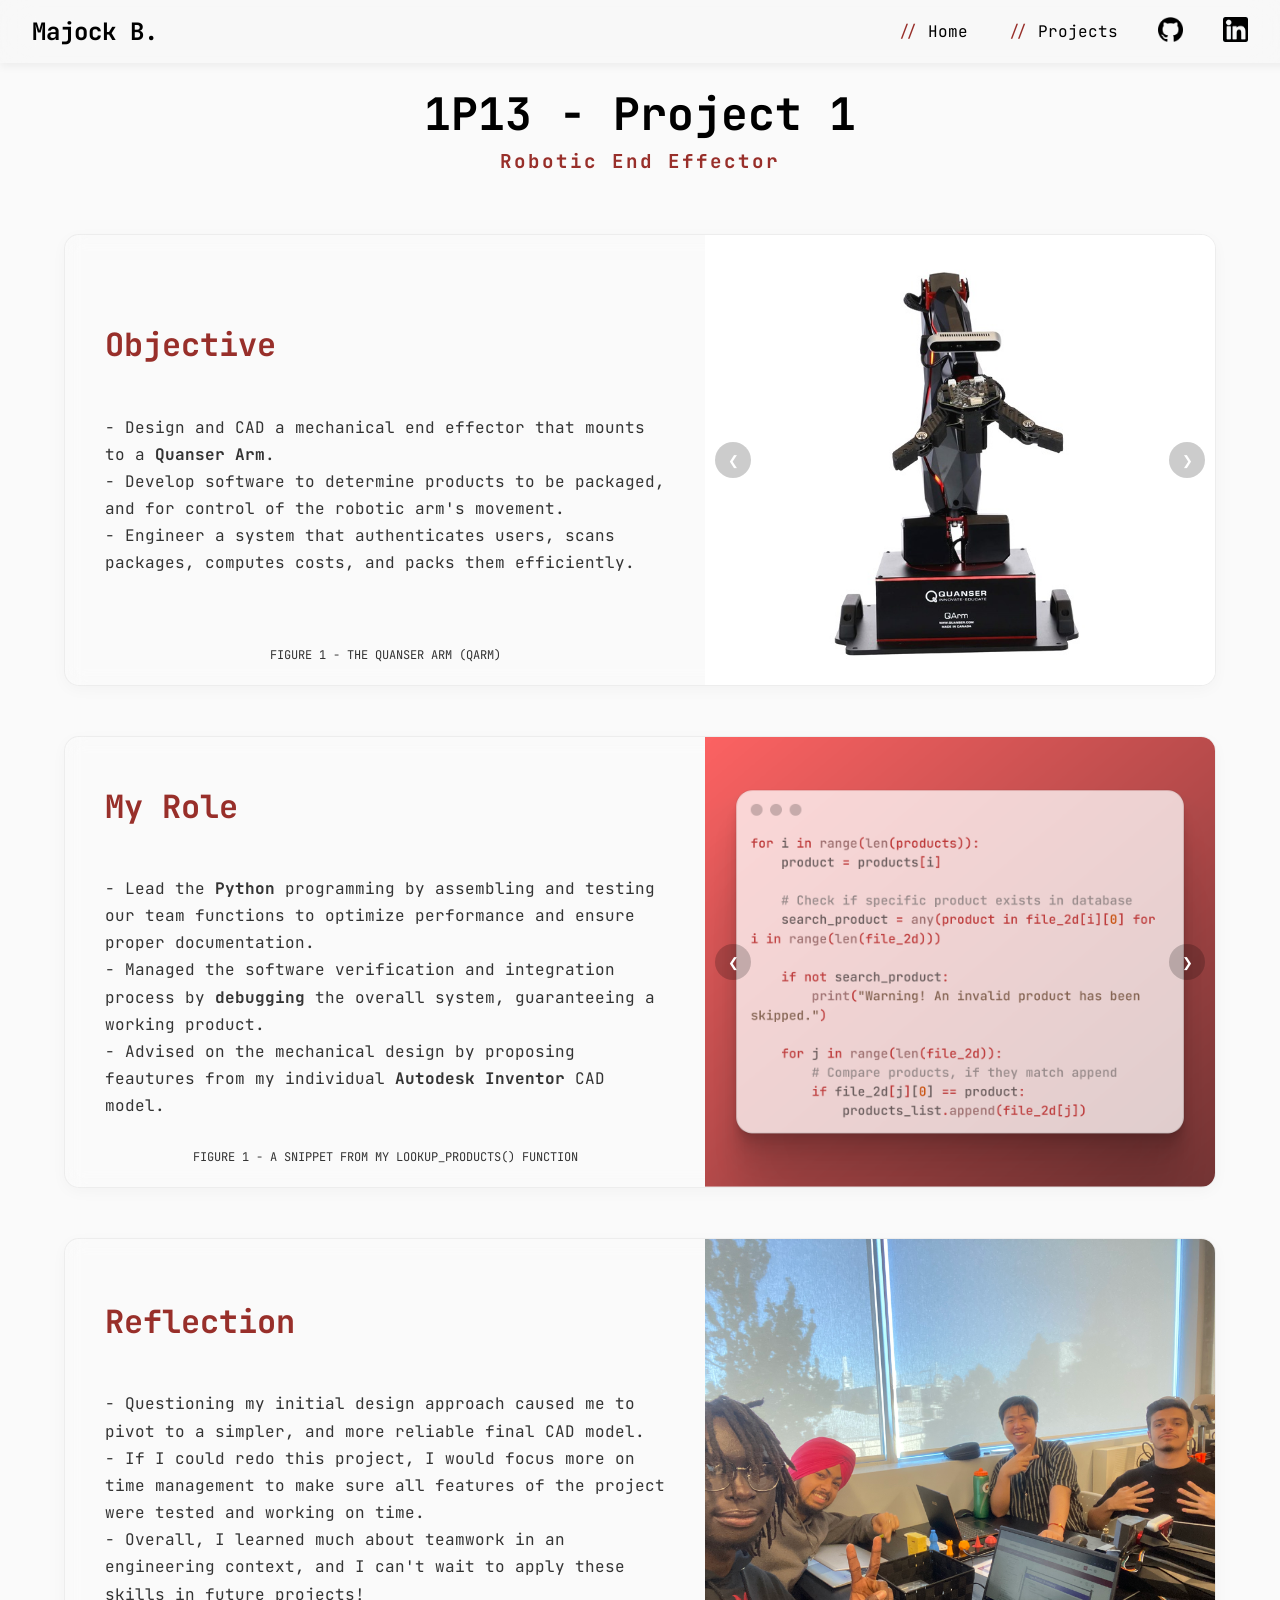
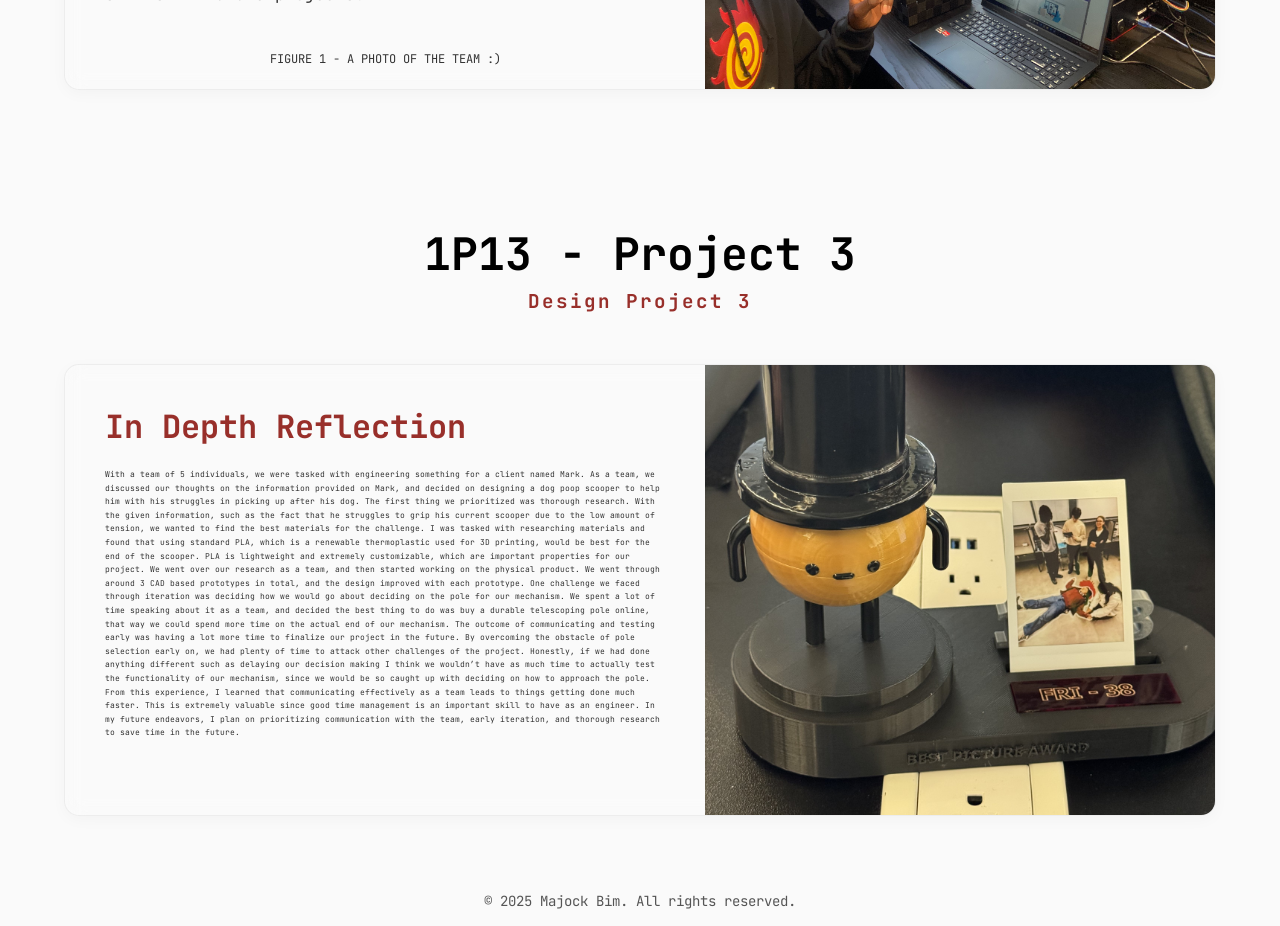
==== 1p13/index.html @ 7754fc3b "Add reflection for Design Workshop #6" ====
<!DOCTYPE html>
<html lang="en">
<head>
    <meta charset="UTF-8">
    <meta name="viewport" content="width=device-width, initial-scale=1.0">
    <title>1P13 - Majock Bim</title>

    <link rel="preconnect" href="https://fonts.googleapis.com">
    <link rel="preconnect" href="https://fonts.gstatic.com" crossorigin>
    <link href="https://fonts.googleapis.com/css2?family=JetBrains+Mono:wght@400;700&display=swap" rel="stylesheet">

    <link rel="stylesheet" href="../css/general.css">
    <link rel="stylesheet" href="../css/header.css">
    <link rel="stylesheet" href="../css/footer.css">
    <link rel="stylesheet" href="css/general.css"> <link rel="icon" type="image/png" href="../assets/palkia_square.png" />
    <script src="js/scripts.js" defer></script>
</head>
<body>

    <div class="header">
      <div class="header-content-left">
        <p class="header-title">Majock B.</p>
      </div>
      <div class="header-content-right">
        <p class="phome text-only">
          <a href="../#heroSection"><span class="home-txt">//</span> Home</a>
        </p>
        <p class="phome-icon icon-only">
          <a href="../#heroSection">
            <img src="../assets/home.png" class="nav-icon" alt="Home"/>
          </a>
        </p>
        <p class="pprojects text-only">
          <a href="../#projectsSection"><span class="projects-txt">//</span> Projects</a>
        </p>
        <p class="pprojects-icon icon-only">
          <a href="../#projectsSection">
            <img src="../assets/gear.png" class="nav-icon" alt="Projects"/>
          </a>
        </p>

        <p class="pcontact"><a href="https://github.com/majockbim" target="_blank"><img src="../assets/git_pre.png" class="icon-image" alt="GitHub"></a></p>
        <p class="pcontact"><a href="https://www.linkedin.com/in/majockbim/" target="_blank"><img src="../assets/linkedin_icon.png" class="icon-image" alt="LinkedIn"></a></p>
        <div class="temp-fix"></div> <!-- to fix left padding issue - do not remove -->
      </div>
    </div> 

    <div class="title">
      <h1 class="project-title">1P13 - Project 1</h1>
    </div>

    <main class="content-wrapper">

      <div class="info-rectangle">
          <div class="info-text">
              <div class="text-content-middle">
                  <h2>Objective</h2>
                  <p>
                      <br>- Design and CAD a mechanical end effector that mounts to a <b>Quanser Arm</b>.
                      <br>- Develop software to determine products to be packaged, and for control of the robotic arm's movement.
                      <br>- Engineer a system that authenticates users, scans packages, computes costs, and packs them efficiently.
                  </p>
              </div>

              <p class="image-caption" id="caption-objective">figure 1 - The Quanser Arm (Qarm)</p>
          </div>
          
          <div class="info-image-container">
              <button class="nav-arrow prev" onclick="changeImage('objective', -1)">&#10094;</button>
              <img id="img-objective" src="assets/qarm.jpg" alt="Project Image">
              <button class="nav-arrow next" onclick="changeImage('objective', 1)">&#10095;</button>
          </div>
      </div>

      <div class="info-rectangle">
          <div class="info-text">
              <div class="text-content-middle">
                  <h2>My Role</h2>
                  <p>
                      <br>- Lead the <b>Python</b> programming by assembling and testing our team functions to optimize performance and ensure proper documentation.
                      <br>- Managed the software verification and integration process by <b>debugging</b> the overall system, guaranteeing a working product.
                      <br>- Advised on the mechanical design by proposing feautures from my individual <b>Autodesk Inventor</b> CAD model.
                  </p>
              </div>

              <p class="image-caption" id="caption-role">figure 1 - A snippet from my lookup_products() function</p>
          </div>
          
          <div class="info-image-container">
              <button class="nav-arrow prev" onclick="changeImage('role', -1)">&#10094;</button>
              <img id="img-role" src="assets/code-snippet.jpg" alt="Project Image">
              <button class="nav-arrow next" onclick="changeImage('role', 1)">&#10095;</button>
          </div>
      </div>

      <div class="info-rectangle">
          <div class="info-text">
              <div class="text-content-middle">
                  <h2>Reflection</h2>
                  <p>
                      <br>- Questioning my initial design approach caused me to pivot to a simpler, and more reliable final CAD model.
                      <br>- If I could redo this project, I would focus more on time management to make sure all features of the project were tested and working on time.
                      <br>- Overall, I learned much about teamwork in an engineering context, and I can't wait to apply these skills in future projects!
                  </p>
              </div>

              <p class="image-caption" id="caption-reflection">figure 1 - A photo of the team :)</p>
          </div>
          
          <div class="info-image-container">
              <img id="img-reflection" src="assets/fri-45.jpg" alt="Project Image">
          </div>
      </div>

    <div class="title">
      <h1 class="project-title2">1P13 - Project 3</h1>
    </div>

      <div class="info-rectangle">
          <div class="info-text2">
              <div class="text-content-middle">
                  <h2>In Depth Reflection</h2>
                  <p class="txt-size">
                    With a team of 5 individuals, we were tasked with engineering something for a client named Mark. As a team, we discussed our thoughts on the information provided on Mark, and decided on designing a dog poop scooper to help him with his struggles in picking up after his dog. The first thing we prioritized was thorough research. With the given information, such as the fact that he struggles to grip his current scooper due to the low amount of tension, we wanted to find the best materials for the challenge. I was tasked with researching materials and found that using standard PLA, which is a renewable thermoplastic used for 3D printing, would be best for the end of the scooper. PLA is lightweight and extremely customizable, which are important properties for our project. We went over our research as a team, and then started working on the physical product. We went through around 3 CAD based prototypes in total, and the design improved with each prototype. One challenge we faced through iteration was deciding how we would go about deciding on the pole for our mechanism. We spent a lot of time speaking about it as a team, and decided the best thing to do was buy a durable telescoping pole online, that way we could spend more time on the actual end of our mechanism. The outcome of communicating and testing early was having a lot more time to finalize our project in the future. By overcoming the obstacle of pole selection early on, we had plenty of time to attack other challenges of the project. Honestly, if we had done anything different such as delaying our decision making I think we wouldn’t have as much time to actually test the functionality of our mechanism, since we would be so caught up with deciding on how to approach the pole. From this experience, I learned that communicating effectively as a team leads to things getting done much faster. This is extremely valuable since good time management is an important skill to have as an engineer. In my future endeavors, I plan on prioritizing communication with the team, early iteration, and thorough research to save time in the future. 

                  </p>
              </div>

          </div>
          
          <div class="info-image-container">
              <img id="img-reflection" src="assets/fri-38.jpg" alt="Project Image">
          </div>
      </div>

    </main>
    <section class="footer">
      <p class="footer-text">© 2025 Majock Bim. All rights reserved.</p>
    </section>
</body>
</html>
---- css/general.css ----
body {
    background-color: #fafafa;
    /* #fafafa, dark grey ->  #9d9f98 dark red -> 982f2a light red ->*/
    margin: 0;
    padding: 0;
    font-family: 'JetBrains Mono', monospace;

}

.header {
    display: flex;
    justify-content: space-between;
    align-items: center;
    padding: 1rem 2rem;
    background-color: #f6f6f6;
}

.header-content-right {
    display: flex;
    gap: 2rem;
}

p {
    color: black;
    font-family: 'JetBrains Mono', monospace;
    display: inline-block;
    margin: 0;

}

.home-txt,
.projects-txt,
.contact-txt {
    color: #982f2a;
}

.hero-section {
    min-height: 80vh;
    display: flex;
    align-items: center;
    padding: 2rem;
}

.hero-container {
    display: flex;
    align-items: center;
    gap: 3rem;
    max-width: 1200px;
    margin: 0 auto;
    width: 100%;

    /* remove 'Recent Projects' from main view */
    margin-top: 120px;
}

.hero-content {
    flex: 1;
}

/* Hero Text Styles */
.hero-greeting {
font-size: 26px;
color: #982f2a;
margin-bottom: 0;
font-weight: normal;
}

.hero-name {
font-size: 84px;
color: black;
font-weight: bold;
margin: 0 0 1rem 0;
line-height: 1.2;
font-family: 'JetBrains Mono', monospace;

}

.typewriter {
font-size: 38px;
color: #666666;
margin: 0;
min-height: 1.5rem;
}

.hero-image {
    flex: 0 0 auto;
    --angle: 0deg;
    --offsetX: 0%;
    --offsetY: 0%;
    transform: rotate(var(--angle));
    transition: transform .09s;
    position: relative;
    width: 300px; /* Define container size */
    height: auto;
}

.hero-image .bg {
    background: radial-gradient(circle at center, #982f2a 0%, #9d9f98 70%, transparent 100%);
    -webkit-mask-image: url("assets/herome.png");
    -webkit-mask-size: contain;
    -webkit-mask-repeat: no-repeat;
    -webkit-mask-position: center;
    mask-image: url("assets/herome.png");
    mask-size: contain;
    mask-repeat: no-repeat;
    mask-position: center;
    position: absolute;
    inset: 0;
    transform: translate(var(--offsetX), var(--offsetY));
    transition: transform .09s;
    z-index: -1;
}

.hero-image img {
    position: relative;
    width: 300px;
    height: auto;
    border-radius: 8px;
    display: block;
}

/* Typewriter cursor effect */
.typewriter::after {
content: '|';
animation: blink 1s infinite;
}

@keyframes blink {
    0%, 50% { opacity: 1; }
    51%, 100% { opacity: 0; }
}


/* needs to get centered between my name
.view-projects {
    padding: 0.2rem .8rem;
    background-color: #f6f6f6;
    color: #982f2a;
    border: 2px solid #666666;
    border-radius: 4px;
    text-decoration: none;
    width: 164px; /* Adjust this value as needed
    font-weight: bold;
    font-family: 'sfmono', monospace;
    text-align: center;
    margin-left: 156px;
    margin-top: 20px;
}
*/

.arrow-container {
    display: block;
    width: 100px;
    height: 64px;
    position: absolute;
    bottom: 20px;
    left: 50%;
    transform: translateX(-50%) rotateZ(0deg);
    text-decoration: none;
    z-index: 10;
}

.arrow-container.scrolled {
    cursor: pointer;
}

.arrow-container.scrolled .arrow {
    top: 50%;
}

.arrow-container.scrolled .arrow:before {
    transform: translate(-50%, -50%) rotateZ(-30deg);
}

.arrow-container.scrolled .arrow:after {
    transform: translate(-50%, -50%) rotateZ(30deg);
}

.arrow {
    position: absolute;
    left: 50%;
    transition: all 0.4s ease;
}

.arrow:before,
.arrow:after {
    transition: all 0.4s ease;
    content: '';
    display: block;
    position: absolute;
    transform-origin: bottom right;
    background: #982f2a;
    width: 4px;
    height: 25px;
    border-radius: 10px;
    transform: translate(-50%, -50%) rotateZ(-45deg);
}

.arrow:after {
    transform-origin: bottom left;
    transform: translate(-50%, -50%) rotateZ(45deg);
}

/* Individual arrow positioning and opacity */
.arrow:nth-child(1) {
    opacity: 0.3;
    top: 35%;
}

.arrow:nth-child(2) {
    opacity: 0.6;
    top: 55%;
}

.arrow:nth-child(3) {
    opacity: 0.9;
    top: 75%;
}

.projects-section {
        padding: 40px 20px;
        max-width: 900px;
        padding-top: 0;
        margin: 0 auto;
    }

.section-title {
    font-size: 2.0rem;
    font-weight: 700;
    text-align: center;
    margin-bottom: 30px;
    background: #982f2a;  
    -webkit-background-clip: text;
    -webkit-text-fill-color: transparent;
    background-clip: text;
}

.project-container {
    box-shadow: 0 2px 8px rgba(0,0,0,0.08);
    display: flex;
    align-items: center;
    gap: 40px;
    margin-bottom: 40px;
    padding: 25px;
    background: rgba(255, 255, 255, 0.05);
    backdrop-filter: blur(10px);
    border-radius: 15px;
    border: 1px solid rgba(255, 255, 255, 0.1);
    transition: all 0.3s ease;
    height: 45vh;
    min-height: 300px;
    overflow: hidden;
}

@media (max-height: 700px) {
    .project-container {
        gap: 20px;
    }
}

@media (max-height: 600px) {
    .project-container {
        flex-direction: column;
        gap: 15px;
        text-align: center;
        height: auto;
        min-height: auto;
        padding: 20px;
    }

    .project-video {
        flex: none;
        width: 100%;
        max-width: 300px;
        height: 169px;
    }

    .project-title {
        font-size: 1.4rem;
    }

    .project-description {
        font-size: 0.85rem;
    }
}

@media (max-height: 500px) {
    .project-container {
        padding: 15px;
        gap: 10px;
    }

    .project-title {
        font-size: 1.2rem;
        margin-bottom: 3px;
    }

    .project-role {
        font-size: 0.85rem;
        margin-bottom: 8px;
    }

    .project-description {
        font-size: 0.8rem;
        margin-bottom: 8px;
    }

    .project-technologies {
        gap: 6px;
        margin-bottom: 10px;
    }

    .tech-tag {
        padding: 4px 8px;
        font-size: 0.75rem;
    }

    .project-video {
        max-width: 250px;
        height: 141px;
    }
}

.project-container:hover {
    transform: translateY(-5px);
    background: rgba(255, 255, 255, 0.08);
    box-shadow: 0 20px 40px rgba(0, 0, 0, 0.3);
}

.project-content {
    flex: 1;
    display: flex;
    flex-direction: column;
    gap: 20px;
}

.project-title {
    font-size: 1.6rem;
    font-weight: 700;
    color: black;
    margin-bottom: 5px;
}

.project-role {
    font-size: 0.95rem;
    color: #982f2a;    
    font-weight: 500;
    margin-bottom: 8px;
}

.project-description {
    font-size: 0.9rem;
    color: #666666;
    line-height: 1.5;
    margin-bottom: 12px;
}

.project-technologies {
    display: flex;
    flex-wrap: wrap;
    gap: 8px;
    margin-bottom: 8px;
}

.tech-tag {
    background: linear-gradient(164deg, white, #982f2a);
    color: white;
    padding: 6px 12px;
    border-radius: 15px;
    font-size: 0.8rem;
    font-weight: 500;
}

.project-links {
    display: flex;
    gap: 12px;
}

.project-link {
    display: inline-flex;
    align-items: center;
    padding: 8px 16px;
    background: transparent;
    border: 1.167px solid #982f2a;
    color: #982f2a;
    text-decoration: none;
    border-radius: 8px;
    font-weight: 600;
    font-size: 0.9rem;
    transition: all 0.3s ease;
}

.project-link:hover {
    background: #fafafa;
    color: #982f2a;
    transform: translateY(-1px);
    box-shadow: 0 5px 10px rgba(0, 0, 0, 0.3);
}

.project-video {
    flex: 0 0 350px;
    height: 197px; /* 16:9 aspect ratio for 350px width */
    position: relative;
    border-radius: 12px;
    overflow: hidden;
    background: #1a1a1a;
    border: 2px solid rgba(255, 255, 255, 0.1);
}

.project-video img,
.project-video video {
    width: 100%;
    height: 100%;
    object-fit: cover;
    transition: transform 0.3s ease;
}

.project-container:hover .project-video img,
.project-container:hover .project-video video {
    transform: scale(1.05);
}

.video-overlay {
    position: absolute;
    top: 50%;
    left: 50%;
    transform: translate(-50%, -50%);
    background: rgba(0, 0, 0, 0.7);
    border-radius: 50%;
    width: 45px;
    height: 45px;
    display: flex;
    align-items: center;
    justify-content: center;
    cursor: pointer;
    transition: all 0.3s ease;
}

.video-overlay:hover {
    background: rgba(102, 126, 234, 0.8);
    transform: translate(-50%, -50%) scale(1.1);
}

.play-icon {
    width: 0;
    height: 0;
    border-left: 15px solid white;
    border-top: 9px solid transparent;
    border-bottom: 9px solid transparent;
    margin-left: 3px;
}

@media (max-width: 968px) {
    .project-container {
        flex-direction: column;
        gap: 20px;
        text-align: center;
        height: auto;
        min-height: auto;
    }

    .project-video {
        flex: none;
        width: 100%;
        max-width: 400px;
        height: 225px;
    }

    .section-title {
        font-size: 2rem;
    }

    .project-title {
        font-size: 1.6rem;
    }
}

@media (max-width: 768px) {
    .projects-section {
        padding: 0 15px;
    }

    .project-container {
        padding: 20px;
        margin-bottom: 30px;
    }

    .section-title {
        font-size: 1.8rem;
        margin-bottom: 25px;
    }

    .project-title {
        font-size: 1.4rem;
    }

    .project-video {
        max-width: 300px;
        height: 169px;
    }
}

/* Remove margin-top and use flex or padding for spacing if needed */
.animated-arrow {
    position: relative;
    height: 64px;
    display: flex;
    align-items: center;
    justify-content: center;
}

.phome, .pprojects, .pcontact {
    cursor: pointer;
}

html {
    scroll-behavior: smooth;
}

a {
    color: inherit;
    text-decoration: none;
    cursor: pointer;
}

.icon-image {
    width: 25px;
    height: 25px;
}

@media (max-width: 768px) {
    
    /* Target the main div containing the image */
    .hero-image {
        display: none !important; /* Hides the entire div and its contents */
    }
}

#background-video {
    /* Optional: Sets the video to cover the entire screen */
    width: 100%;
    height: 100%;
    object-fit: cover;
    
    /* CRUCIAL: Prevents user clicks/gestures from interacting with the video */
    pointer-events: none; 
    
    /* Prevents the browser's default right-click menu (save video, etc.) */
    user-select: none;
}
---- css/header.css ----
.header {
    background-color: rgb(246, 246, 246, 0.5);
    backdrop-filter: blur(16px);
    display: flex;
    position: fixed;
    top: 0;
    left: 0;
    width: 100%;
    z-index: 1000;
    flex-direction: row;
    box-shadow: 0 4px 8px rgba(0, 0, 0, 0.05);
    padding: 2 4vw;
}

.header-title {
    font-weight: bold;
    font-size: 24px;
}

.header-content-left {
    display: flex;
    justify-content: flex-start;
    align-items: center;
    width: 100%;
}

.header-content-right p {
    margin: 0;
}

.header-content-right {
    display: flex;
    justify-content: flex-end;
    align-items: center;
    width: 100%;
    gap: 40px;
}

::-webkit-scrollbar {
    display: none; /* Chrome, Edge */
}

.container::-webkit-scrollbar { 
    display: none;  /* Safari, Chromium */
}

.text-only {
    display: block; 
}

/* Hide the new icon links on large screens */
.icon-only {
    display: none; 
}

.nav-icon {
    width: 25px;
    height: 25px;
    vertical-align: middle;
}

@media (max-width: 624px) {
    
    /* 1. HIDE the text links ("Home" and "Projects") */
    .text-only {
        display: none; 
    }

    /* 2. SHOW the new icon links (House and Gear) */
    .icon-only {
        display: block; 
    }
    
    /* Optional: Adjust existing icon sizes for consistency */
    .icon-image { /* Targets Github/LinkedIn */
        width: 24px;
        height: 24px;
    }
    
    .header-content-right {
        gap: 20px; /* Reduces space between elements */
    }
    
}
---- css/footer.css ----
.footer {
    height: 50px;
    position: relative;
    bottom: 0;
    width: 100%;
    background: #fafafa;
    display: flex;
    align-items: center;
    justify-content: center;
    z-index: 1000; /* Brings footer to front */
}

.footer-text {
    color: #555;
    padding: 0;
    margin: 0;
    text-align: center;
    font-size: 14px;
}
---- 1p13/css/general.css ----
/* Styles for 1p13 projects section */

/* allow the footer to stay at the bottom */
body {
    display: flex;
    flex-direction: column;
    min-height: 100vh;
}

/* center the rectangles (main wrapper) */
.content-wrapper {
    flex: 1; 
    display: flex;
    flex-direction: column;
    align-items: center;
    padding: 60px 20px;
    gap: 50px; /* space between sections */
}

.info-rectangle {
    display: flex;
    align-items: center;
    background: #ffffff;
    border: 1px solid #e0e0e0;
    border-radius: 12px;
    
    width: 100%;
    max-width: 1100px; 
    min-height: 350px; /* to be adjusted based on amt of text */
    
    overflow: hidden;
    box-shadow: 0 4px 15px rgba(0,0,0,0.03);
    transition: transform 0.3s ease, box-shadow 0.3s ease;
}

.info-rectangle:hover {
    transform: translateY(-5px);
    box-shadow: 0 12px 30px rgba(0,0,0,0.08);
}

/* left side of rectange -> text */
.info-text {
    flex: 1.1; /* control ratio between text and image */
    padding: 40px;
}

.info-text h2 {
    color: #982f2a;
    font-size: 2rem;
    margin-top: 0;
    margin-bottom: 20px;
    font-family: 'JetBrains Mono', monospace;
}

.info-text p {
    color: #333;
    line-height: 1.7;
    font-size: 1rem;
    display: block; 
}

.info-text2 {
    flex: 1.1; /* control ratio between text and image */
    padding: 40px;
}

.info-text2 h2 {
    color: #982f2a;
    font-size: 2rem;
    margin-top: 0;
    margin-bottom: 20px;
    font-family: 'JetBrains Mono', monospace;
}

.info-text2 p {
    color: #333;
    line-height: 1.7;
    font-size: 0.5rem;
    display: block; 
}


/* right side of rectangle -> image */
.info-image-container {
    flex: 1;
    align-self: stretch; /* ensure height matches */
    background-color: #f0f0f0;
}

.info-image-container img {
    width: 100%;
    height: 100%;
    object-fit: cover; /* dont let image stretch */
    display: block;
}

/* stack boxes vertically when the screen is narrow (Mobile compatiability) */
@media (max-width: 850px) {
    .info-rectangle {
        flex-direction: column;
        max-width: 500px; 
    }
    
    .info-image-container {
        width: 100%;
        height: 250px;
        order: -1;
    }
}

/* main title */
.title {
    text-align: center;
    /* header is 64, so upper margin is 20+64  
       lower is 0 since there is margin in content-wrapper*/
    margin: 84px 0 0 0;
    width: 100%;
}

.project-title {
    font-family: 'JetBrains Mono', monospace;
    font-size: 2.8rem; 
    color: #000;    
    margin: 0;
    font-weight: bold;
    
    position: relative;
    display: inline-block;
}

.project-title::after {
    content: "Robotic End Effector";
    color: #982f2a;
    font-size: 1.2rem;
    display: block;
    margin-top: 5px;
    letter-spacing: 2px;
}

.project-title2 {
    font-family: 'JetBrains Mono', monospace;
    font-size: 2.8rem; 
    color: #000;    
    margin: 0;
    font-weight: bold;
    
    position: relative;
    display: inline-block;
}

.project-title2::after {
    content: "Design Project 3";
    color: #982f2a;
    font-size: 1.2rem;
    display: block;
    margin-top: 5px;
    letter-spacing: 2px;
}

.temp-fix {
    margin-right: 24px; /* to fix left padding issue with header ^_^ */
}

.info-rectangle {
    display: flex;
    align-items: stretch; /* force both sides to be equal height */
    
    height: 450px; 
    
    width: 100%;
    max-width: 1150px; 
    background: rgba(255, 255, 255, 0.05);
    backdrop-filter: blur(10px);
    border: 1px solid rgba(0, 0, 0, 0.05);
    border-radius: 15px;
    overflow: hidden;
    position: relative;
}

/* text side */
.info-text {
    flex: 1.1;
    padding: 40px;
    display: flex;
    flex-direction: column;
    justify-content: center; /* This vertically centers the text-content-middle */
    position: relative; 
    min-height: 350px; 
}

.text-content-middle {
    margin-bottom: 20px; 
}

.text-content-middle h2 {
    margin-top: 0;
    color: #982f2a;
    font-family: 'JetBrains Mono', monospace;
}

.txt-size {
    font-size: 0.1rem;
    color: #333;
}

.image-caption {
    position: absolute;
    bottom: 20px;
    left: 0;
    width: 100%;
    text-align: center;
    font-size: 0.75rem !important;
    color: #982f2a;
    font-family: 'JetBrains Mono', monospace;
    text-transform: uppercase;
}

/* right side (image) */
.info-image-container {
    flex: 1;
    position: relative;
    height: 100%;
    overflow: hidden;
}

.info-image-container img {
    width: 100%;
    height: 100%;
    object-fit: cover;
    display: block;
}

/* arrows on image */
.nav-arrow {
    position: absolute;
    top: 50%;
    transform: translateY(-50%);
    background: rgba(0, 0, 0, 0.2);
    color: white;
    border: none;
    width: 36px;
    height: 36px;
    border-radius: 50%;
    cursor: pointer;
    display: flex;
    align-items: center;
    justify-content: center;
    z-index: 10;
    transition: background 0.3s;
}

.nav-arrow:hover {
    background: rgb(152, 47, 42, 0.2);
}

.prev { left: 10px; }
.next { right: 10px; }
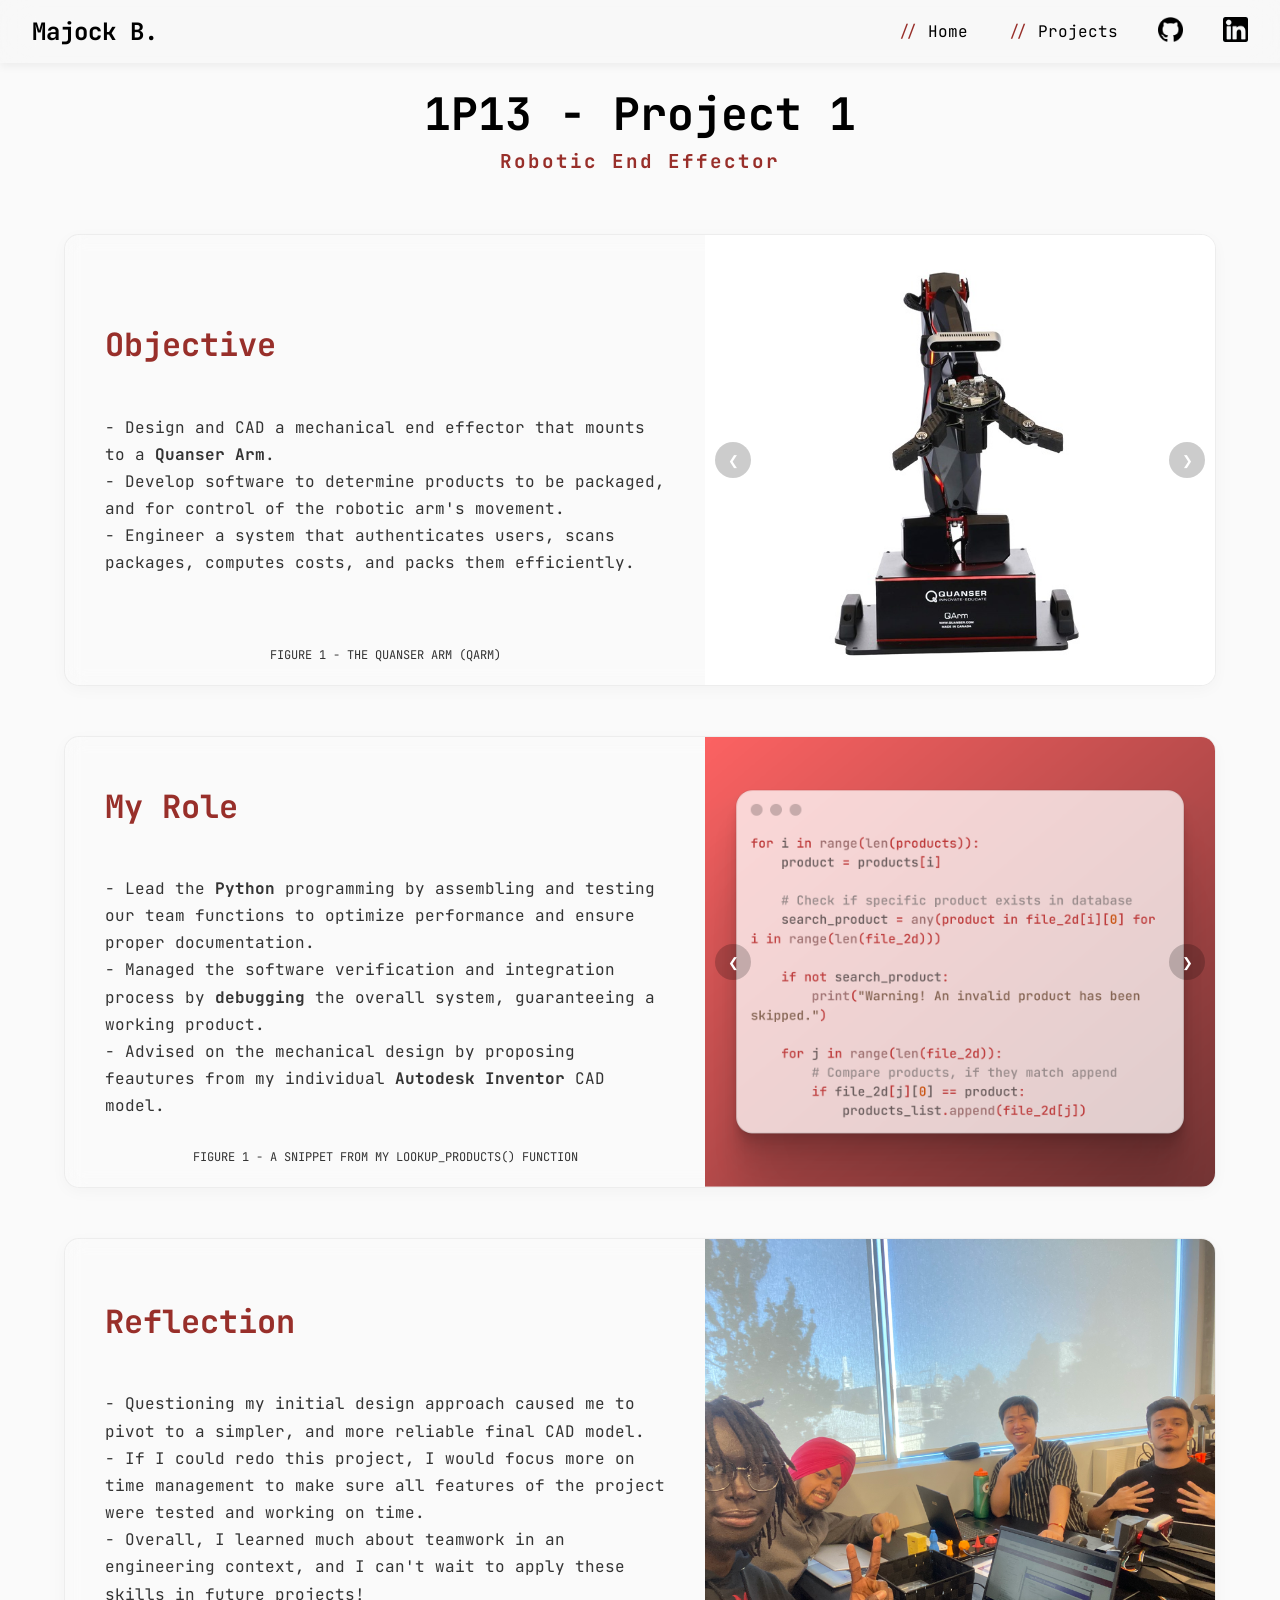
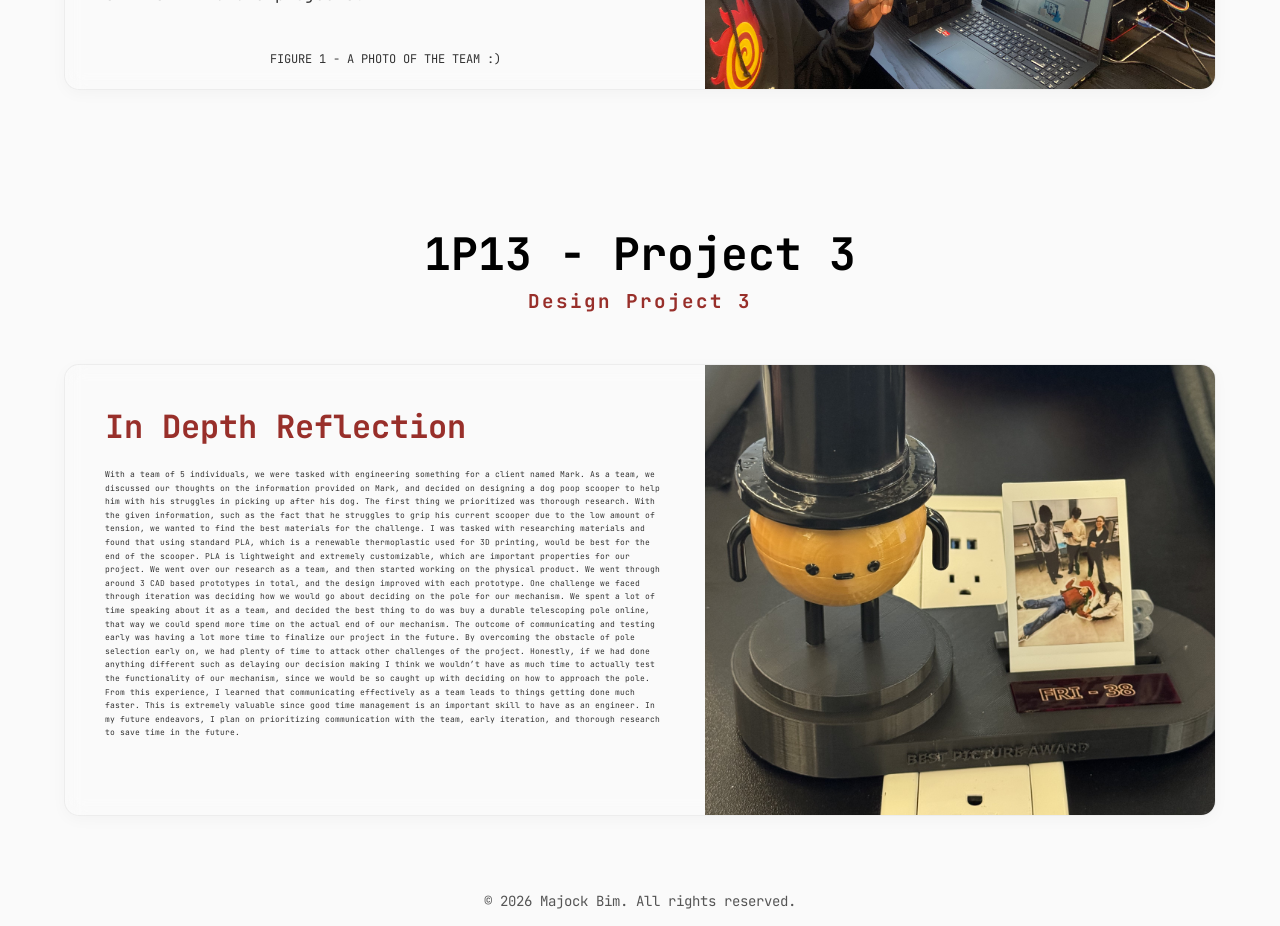
==== commit 6eb2f6fb: "chore/Happy new year" ====
--- a/1p13/index.html
+++ b/1p13/index.html
@@ -135,7 +135,7 @@
 
     </main>
     <section class="footer">
-      <p class="footer-text">© 2025 Majock Bim. All rights reserved.</p>
+      <p class="footer-text">© 2026 Majock Bim. All rights reserved.</p>
     </section>
 </body>
 </html>
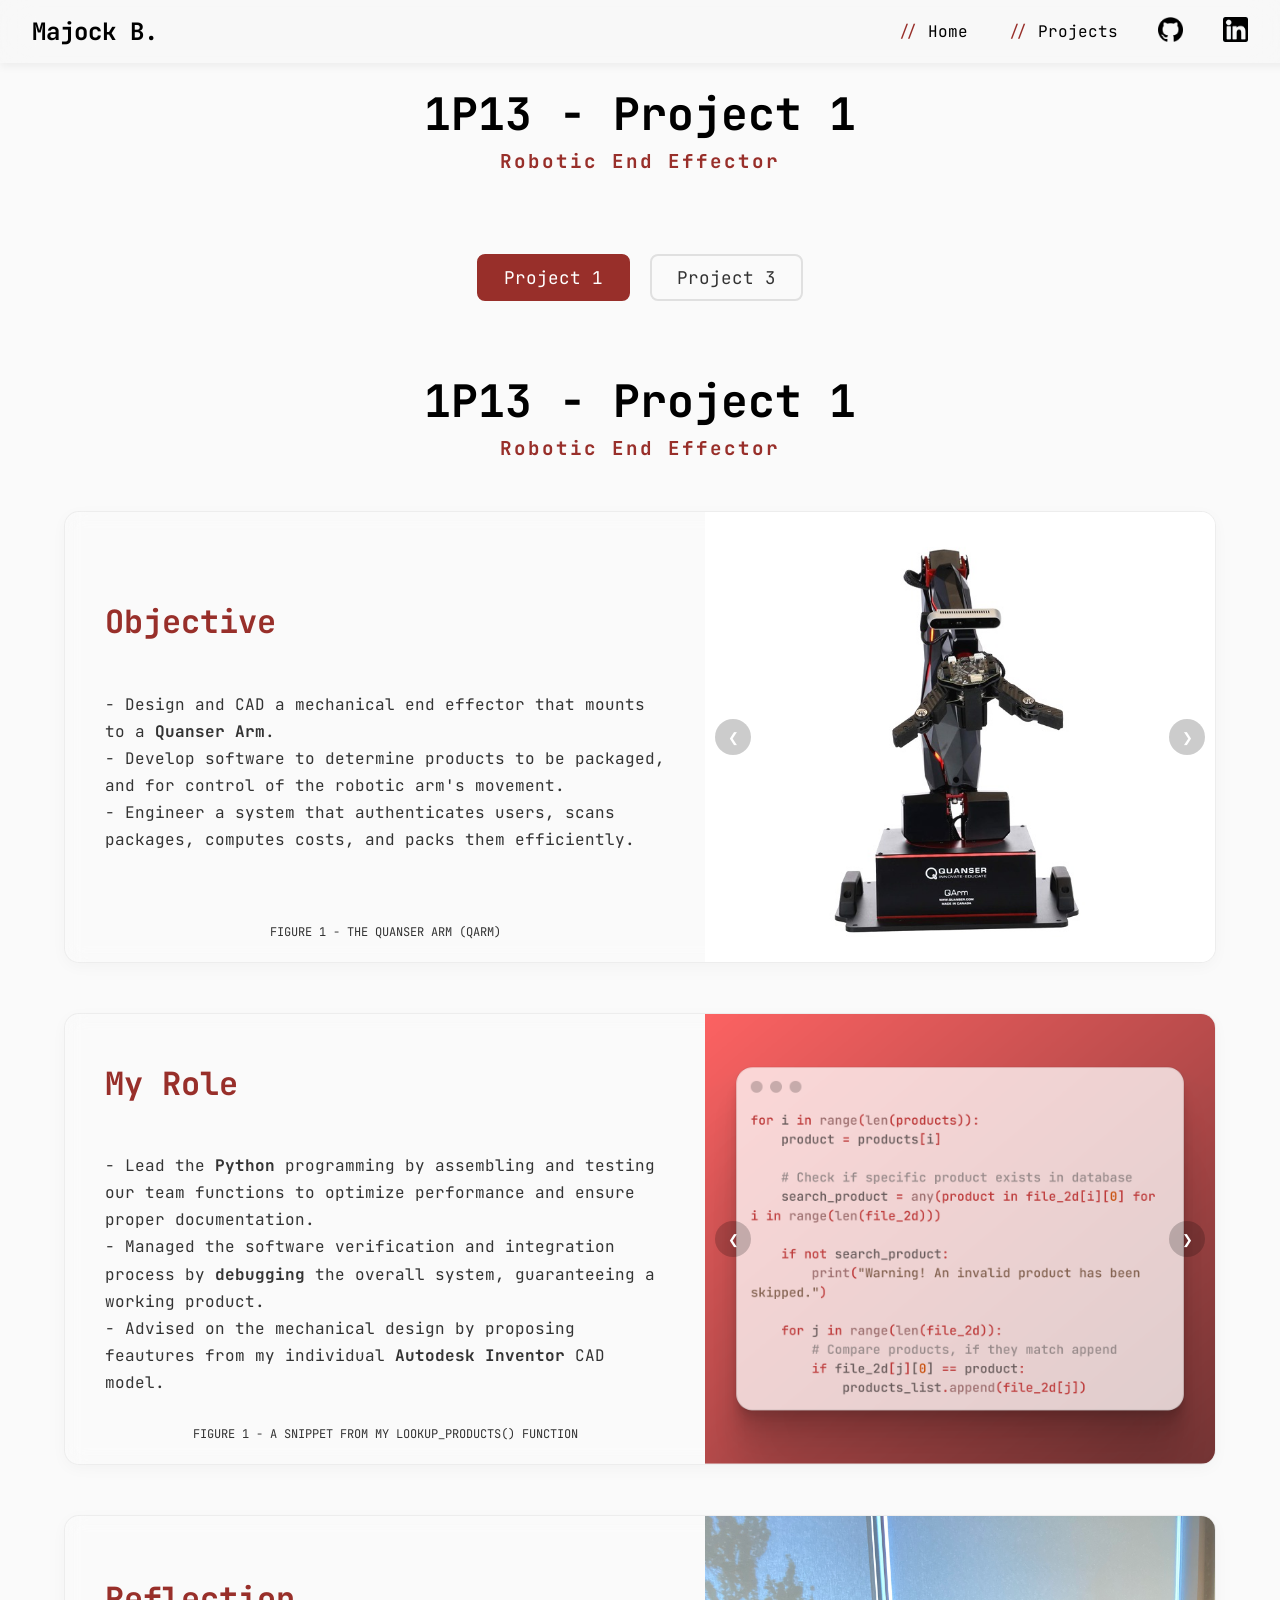
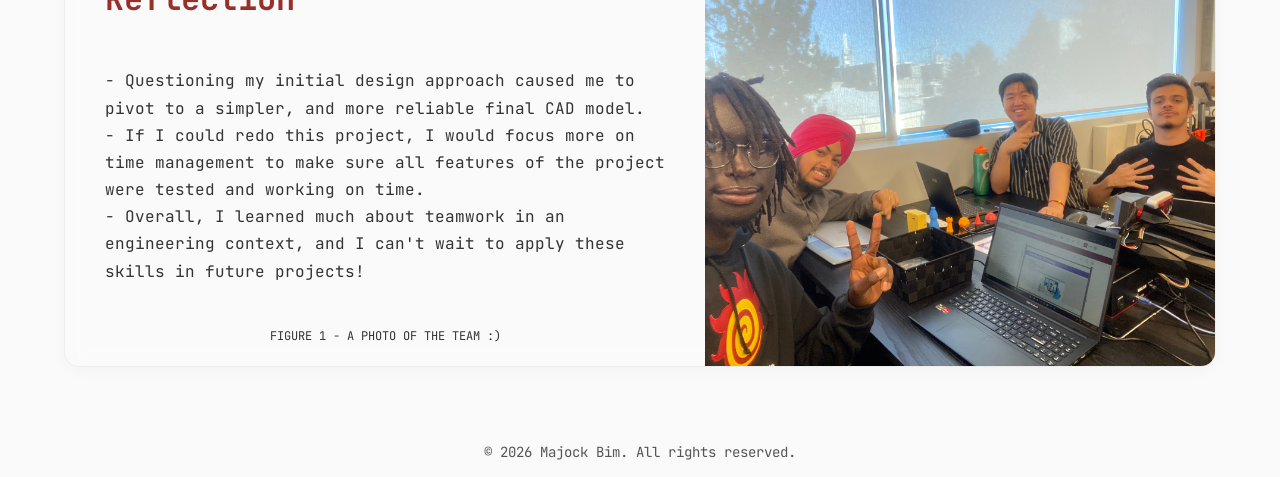
==== commit 7e0c3d4c: "refactor/Add buttons for different projects" ====
--- a/1p13/index.html
+++ b/1p13/index.html
@@ -49,91 +49,93 @@
       <h1 class="project-title">1P13 - Project 1</h1>
     </div>
 
-    <main class="content-wrapper">
-
-      <div class="info-rectangle">
-          <div class="info-text">
-              <div class="text-content-middle">
-                  <h2>Objective</h2>
-                  <p>
-                      <br>- Design and CAD a mechanical end effector that mounts to a <b>Quanser Arm</b>.
-                      <br>- Develop software to determine products to be packaged, and for control of the robotic arm's movement.
-                      <br>- Engineer a system that authenticates users, scans packages, computes costs, and packs them efficiently.
-                  </p>
-              </div>
-
-              <p class="image-caption" id="caption-objective">figure 1 - The Quanser Arm (Qarm)</p>
-          </div>
-          
-          <div class="info-image-container">
-              <button class="nav-arrow prev" onclick="changeImage('objective', -1)">&#10094;</button>
-              <img id="img-objective" src="assets/qarm.jpg" alt="Project Image">
-              <button class="nav-arrow next" onclick="changeImage('objective', 1)">&#10095;</button>
-          </div>
+  <main class="content-wrapper">
+      <div class="project-tabs">
+          <button class="tab-button active" onclick="showProject('project1', this)">Project 1</button>
+          <button class="tab-button" onclick="showProject('project3', this)">Project 3</button>
       </div>
 
-      <div class="info-rectangle">
-          <div class="info-text">
-              <div class="text-content-middle">
-                  <h2>My Role</h2>
-                  <p>
-                      <br>- Lead the <b>Python</b> programming by assembling and testing our team functions to optimize performance and ensure proper documentation.
-                      <br>- Managed the software verification and integration process by <b>debugging</b> the overall system, guaranteeing a working product.
-                      <br>- Advised on the mechanical design by proposing feautures from my individual <b>Autodesk Inventor</b> CAD model.
-                  </p>
+      <div id="project1" class="project-section active-project">
+          <div class="title" style="margin-top: 20px;">
+            <h1 class="project-title">1P13 - Project 1</h1>
+          </div>
+
+          <div class="info-rectangle">
+              <div class="info-text">
+                  <div class="text-content-middle">
+                      <h2>Objective</h2>
+                      <p>
+                          <br>- Design and CAD a mechanical end effector that mounts to a <b>Quanser Arm</b>.
+                          <br>- Develop software to determine products to be packaged, and for control of the robotic arm's movement.
+                          <br>- Engineer a system that authenticates users, scans packages, computes costs, and packs them efficiently.
+                      </p>
+                  </div>
+                  <p class="image-caption" id="caption-objective">figure 1 - The Quanser Arm (Qarm)</p>
               </div>
+              <div class="info-image-container">
+                  <button class="nav-arrow prev" onclick="changeImage('objective', -1)">&#10094;</button>
+                  <img id="img-objective" src="assets/qarm.jpg" alt="Project Image">
+                  <button class="nav-arrow next" onclick="changeImage('objective', 1)">&#10095;</button>
+              </div>
+          </div>
 
-              <p class="image-caption" id="caption-role">figure 1 - A snippet from my lookup_products() function</p>
+          <div class="info-rectangle">
+              <div class="info-text">
+                  <div class="text-content-middle">
+                      <h2>My Role</h2>
+                      <p>
+                          <br>- Lead the <b>Python</b> programming by assembling and testing our team functions to optimize performance and ensure proper documentation.
+                          <br>- Managed the software verification and integration process by <b>debugging</b> the overall system, guaranteeing a working product.
+                          <br>- Advised on the mechanical design by proposing feautures from my individual <b>Autodesk Inventor</b> CAD model.
+                      </p>
+                  </div>
+                  <p class="image-caption" id="caption-role">figure 1 - A snippet from my lookup_products() function</p>
+              </div>
+              <div class="info-image-container">
+                  <button class="nav-arrow prev" onclick="changeImage('role', -1)">&#10094;</button>
+                  <img id="img-role" src="assets/code-snippet.jpg" alt="Project Image">
+                  <button class="nav-arrow next" onclick="changeImage('role', 1)">&#10095;</button>
+              </div>
           </div>
-          
-          <div class="info-image-container">
-              <button class="nav-arrow prev" onclick="changeImage('role', -1)">&#10094;</button>
-              <img id="img-role" src="assets/code-snippet.jpg" alt="Project Image">
-              <button class="nav-arrow next" onclick="changeImage('role', 1)">&#10095;</button>
+
+          <div class="info-rectangle">
+              <div class="info-text">
+                  <div class="text-content-middle">
+                      <h2>Reflection</h2>
+                      <p>
+                          <br>- Questioning my initial design approach caused me to pivot to a simpler, and more reliable final CAD model.
+                          <br>- If I could redo this project, I would focus more on time management to make sure all features of the project were tested and working on time.
+                          <br>- Overall, I learned much about teamwork in an engineering context, and I can't wait to apply these skills in future projects!
+                      </p>
+                  </div>
+                  <p class="image-caption" id="caption-reflection">figure 1 - A photo of the team :)</p>
+              </div>
+              <div class="info-image-container">
+                  <img id="img-reflection" src="assets/fri-45.jpg" alt="Project Image">
+              </div>
           </div>
-      </div>
+      </div> <div id="project3" class="project-section">
+          <div class="title" style="margin-top: 20px;">
+            <h1 class="project-title2">1P13 - Project 3</h1>
+          </div>
 
-      <div class="info-rectangle">
-          <div class="info-text">
-              <div class="text-content-middle">
-                  <h2>Reflection</h2>
-                  <p>
-                      <br>- Questioning my initial design approach caused me to pivot to a simpler, and more reliable final CAD model.
-                      <br>- If I could redo this project, I would focus more on time management to make sure all features of the project were tested and working on time.
-                      <br>- Overall, I learned much about teamwork in an engineering context, and I can't wait to apply these skills in future projects!
-                  </p>
+          <div class="info-rectangle">
+              <div class="info-text2">
+                  <div class="text-content-middle">
+                      <h2>In Depth Reflection</h2>
+                      <p class="txt-size">
+                          With a team of 5 individuals, we were tasked with engineering something for a client named Mark... 
+                          (Text truncated here for brevity, keep your original full text!)
+                      </p>
+                  </div>
               </div>
+              <div class="info-image-container">
+                  <img id="img-reflection" src="assets/fri-38.jpg" alt="Project Image">
+              </div>
+          </div>
+      </div> 
+    </main>
 
-              <p class="image-caption" id="caption-reflection">figure 1 - A photo of the team :)</p>
-          </div>
-          
-          <div class="info-image-container">
-              <img id="img-reflection" src="assets/fri-45.jpg" alt="Project Image">
-          </div>
-      </div>
-
-    <div class="title">
-      <h1 class="project-title2">1P13 - Project 3</h1>
-    </div>
-
-      <div class="info-rectangle">
-          <div class="info-text2">
-              <div class="text-content-middle">
-                  <h2>In Depth Reflection</h2>
-                  <p class="txt-size">
-                    With a team of 5 individuals, we were tasked with engineering something for a client named Mark. As a team, we discussed our thoughts on the information provided on Mark, and decided on designing a dog poop scooper to help him with his struggles in picking up after his dog. The first thing we prioritized was thorough research. With the given information, such as the fact that he struggles to grip his current scooper due to the low amount of tension, we wanted to find the best materials for the challenge. I was tasked with researching materials and found that using standard PLA, which is a renewable thermoplastic used for 3D printing, would be best for the end of the scooper. PLA is lightweight and extremely customizable, which are important properties for our project. We went over our research as a team, and then started working on the physical product. We went through around 3 CAD based prototypes in total, and the design improved with each prototype. One challenge we faced through iteration was deciding how we would go about deciding on the pole for our mechanism. We spent a lot of time speaking about it as a team, and decided the best thing to do was buy a durable telescoping pole online, that way we could spend more time on the actual end of our mechanism. The outcome of communicating and testing early was having a lot more time to finalize our project in the future. By overcoming the obstacle of pole selection early on, we had plenty of time to attack other challenges of the project. Honestly, if we had done anything different such as delaying our decision making I think we wouldn’t have as much time to actually test the functionality of our mechanism, since we would be so caught up with deciding on how to approach the pole. From this experience, I learned that communicating effectively as a team leads to things getting done much faster. This is extremely valuable since good time management is an important skill to have as an engineer. In my future endeavors, I plan on prioritizing communication with the team, early iteration, and thorough research to save time in the future. 
-
-                  </p>
-              </div>
-
-          </div>
-          
-          <div class="info-image-container">
-              <img id="img-reflection" src="assets/fri-38.jpg" alt="Project Image">
-          </div>
-      </div>
-
-    </main>
     <section class="footer">
       <p class="footer-text">© 2026 Majock Bim. All rights reserved.</p>
     </section>
--- a/1p13/css/general.css
+++ b/1p13/css/general.css
@@ -254,4 +254,51 @@
 }
 
 .prev { left: 10px; }
-.next { right: 10px; }+.next { right: 10px; }
+
+
+/* project tabs */
+.project-tabs {
+    display: flex;
+    justify-content: center;
+    gap: 20px;
+    margin-top: 20px;
+    width: 100%;
+}
+
+.tab-button {
+    padding: 10px 25px;
+    font-family: 'JetBrains Mono', monospace;
+    font-size: 1.1rem;
+    color: #333;
+    background: transparent;
+    border: 2px solid #e0e0e0;
+    border-radius: 8px;
+    cursor: pointer;
+    transition: all 0.3s ease;
+}
+
+.tab-button:hover {
+    border-color: #982f2a;
+    color: #982f2a;
+}
+
+/* The active state when a tab is currently selected */
+.tab-button.active {
+    background: #982f2a;
+    color: #ffffff;
+    border-color: #982f2a;
+}
+
+/* Hide all project sections by default */
+.project-section {
+    display: none;
+    width: 100%;
+    flex-direction: column;
+    align-items: center;
+    gap: 50px;
+}
+
+.project-section.active-project {
+    display: flex;
+}
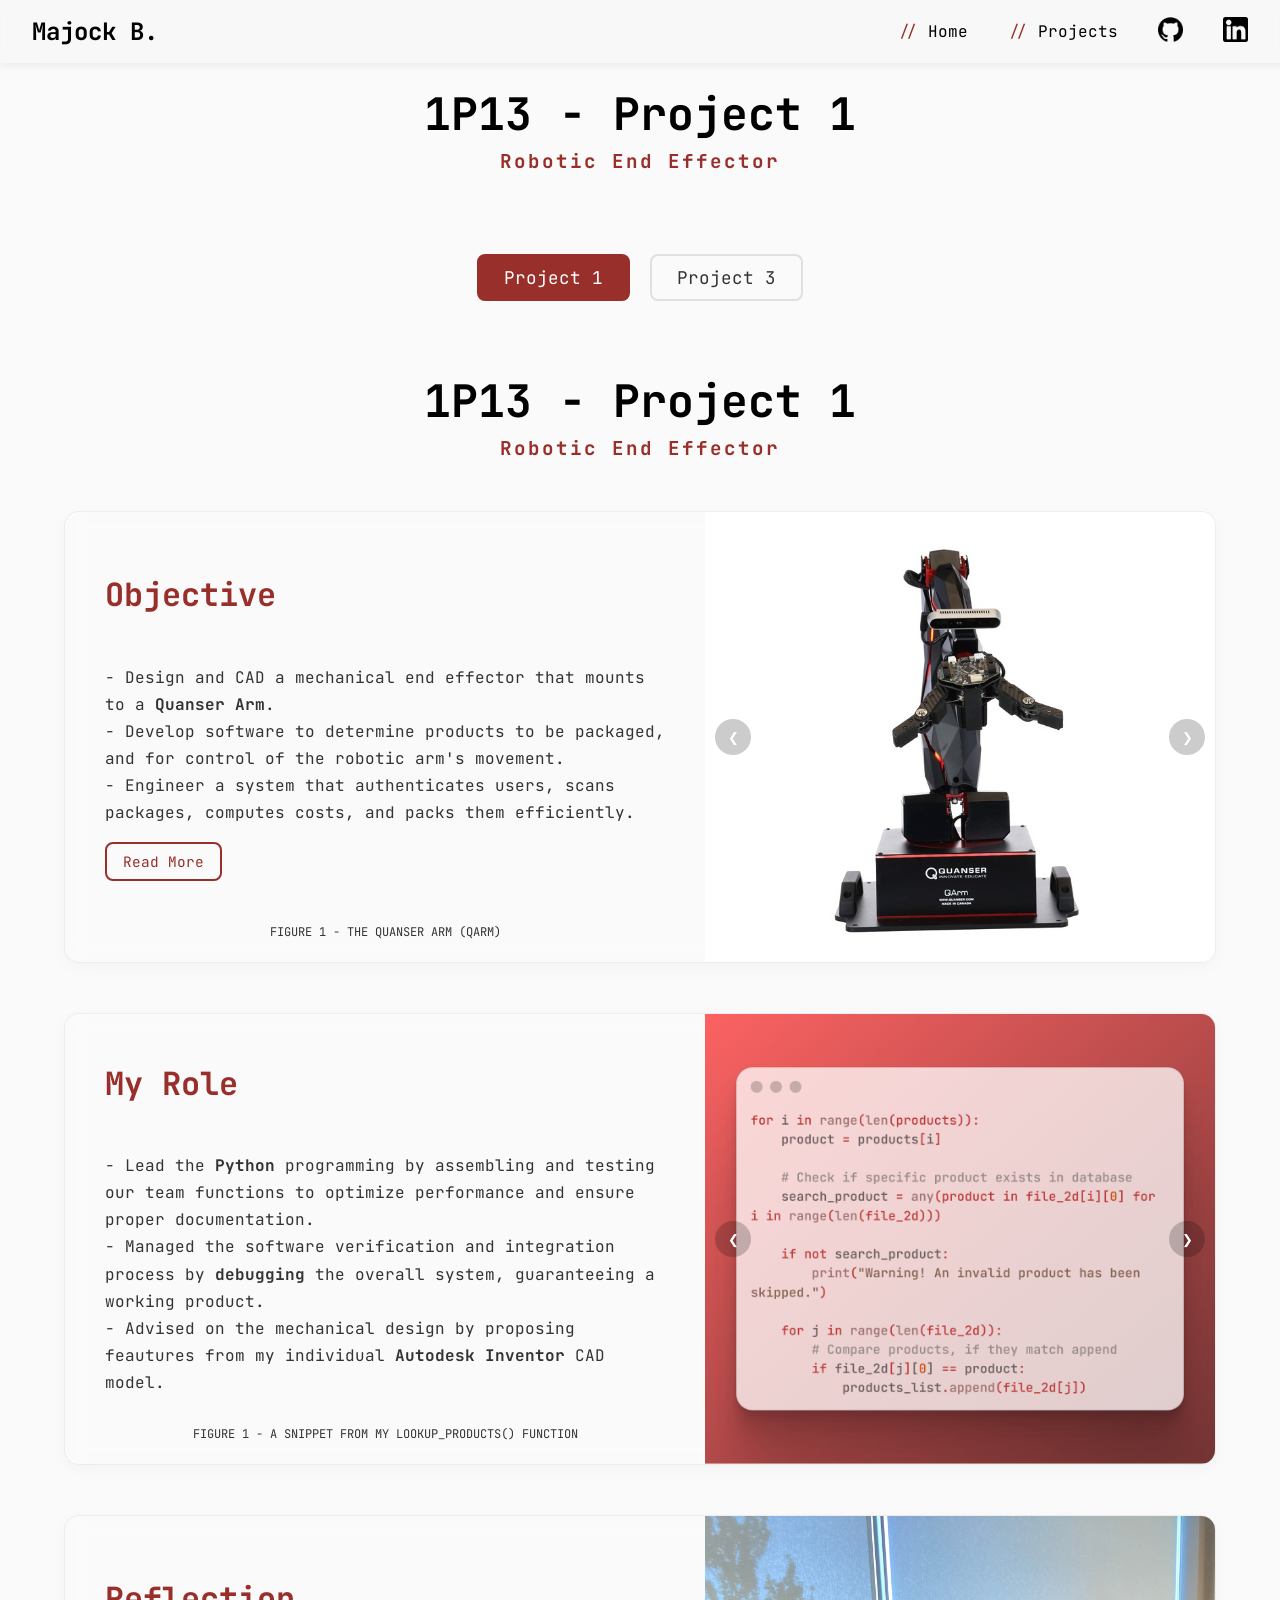
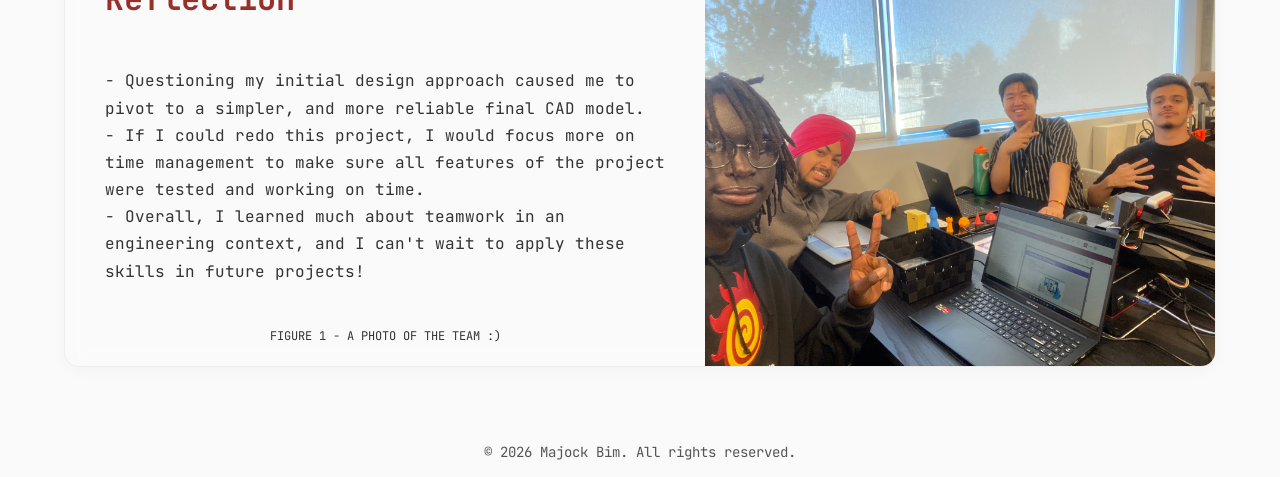
==== commit 075006e5: "feat/implement modal" ====
--- a/1p13/index.html
+++ b/1p13/index.html
@@ -61,23 +61,36 @@
           </div>
 
           <div class="info-rectangle">
-              <div class="info-text">
-                  <div class="text-content-middle">
-                      <h2>Objective</h2>
+          <div class="info-text">
+              <div class="text-content-middle">
+                  <h2>Objective</h2>
+                  <p>
+                      <br>- Design and CAD a mechanical end effector that mounts to a <b>Quanser Arm</b>.
+                      <br>- Develop software to determine products to be packaged, and for control of the robotic arm's movement.
+                      <br>- Engineer a system that authenticates users, scans packages, computes costs, and packs them efficiently.
+                  </p>
+                  
+                  <div id="more-objective" style="display: none;">
+                      <h3>Objective - In Depth</h3>
                       <p>
-                          <br>- Design and CAD a mechanical end effector that mounts to a <b>Quanser Arm</b>.
-                          <br>- Develop software to determine products to be packaged, and for control of the robotic arm's movement.
-                          <br>- Engineer a system that authenticates users, scans packages, computes costs, and packs them efficiently.
+                          The end effector needed to securely grasp various payload shapes without dropping them during transit. We utilized rapid prototyping with 3D printing to test different claw geometries. The software stack was built in Python, integrating computer vision to identify boxes on a turntable, calculate their dimensions, and sort them into appropriate bins using inverse kinematics.
+                          <br><br>
+                          (Add as much text as needed here to test the scrolling feature. modal will handle it)
                       </p>
                   </div>
-                  <p class="image-caption" id="caption-objective">figure 1 - The Quanser Arm (Qarm)</p>
+
+                  <button class="read-more-btn" onclick="openModal('more-objective')">Read More</button>
+
               </div>
-              <div class="info-image-container">
-                  <button class="nav-arrow prev" onclick="changeImage('objective', -1)">&#10094;</button>
-                  <img id="img-objective" src="assets/qarm.jpg" alt="Project Image">
-                  <button class="nav-arrow next" onclick="changeImage('objective', 1)">&#10095;</button>
-              </div>
+              <p class="image-caption" id="caption-objective">figure 1 - The Quanser Arm (Qarm)</p>
           </div>
+          
+          <div class="info-image-container">
+              <button class="nav-arrow prev" onclick="changeImage('objective', -1)">&#10094;</button>
+              <img id="img-objective" src="assets/qarm.jpg" alt="Project Image">
+              <button class="nav-arrow next" onclick="changeImage('objective', 1)">&#10095;</button>
+          </div>
+      </div>
 
           <div class="info-rectangle">
               <div class="info-text">
@@ -139,5 +152,14 @@
     <section class="footer">
       <p class="footer-text">© 2026 Majock Bim. All rights reserved.</p>
     </section>
+
+    <div id="project-modal" class="modal-overlay" onclick="closeModal()">
+        <div class="modal-content" onclick="event.stopPropagation()">
+            <span class="close-btn" onclick="closeModal()">&times;</span>
+            <div id="modal-body-content">
+                </div>
+        </div>
+    </div>
+
 </body>
 </html>
--- a/1p13/css/general.css
+++ b/1p13/css/general.css
@@ -301,4 +301,96 @@
 
 .project-section.active-project {
     display: flex;
+}
+
+/* dark background overlay */
+.modal-overlay {
+    display: none;
+    position: fixed;
+    top: 0;
+    left: 0;
+    width: 100%;
+    height: 100%;
+    background-color: rgba(0, 0, 0, 0.6); 
+    backdrop-filter: blur(5px); 
+    z-index: 1000; 
+    align-items: center;
+    justify-content: center;
+}
+
+.modal-overlay.show {
+    display: flex; 
+    animation: fadeIn 0.3s ease forwards;
+}
+
+.modal-content {
+    background: #ffffff;
+    width: 90%;
+    max-width: 650px; 
+    max-height: 70vh;
+    overflow-y: auto;
+    padding: 40px;
+    border-radius: 12px;
+    position: relative;
+    box-shadow: 0 10px 40px rgba(0, 0, 0, 0.2);
+    transform: translateY(20px);
+    animation: slideUp 0.3s ease forwards;
+}
+
+.modal-content h3 {
+    color: #982f2a;
+    font-family: 'JetBrains Mono', monospace;
+    margin-top: 0;
+    margin-bottom: 15px;
+    font-size: 1.5rem;
+}
+
+.modal-content p {
+    color: #333;
+    line-height: 1.7;
+    font-size: 1rem;
+}
+
+.close-btn {
+    position: absolute;
+    top: 15px;
+    right: 25px;
+    color: #888;
+    font-size: 32px;
+    font-weight: bold;
+    cursor: pointer;
+    transition: color 0.2s;
+}
+
+.close-btn:hover {
+    color: #982f2a;
+}
+
+.read-more-btn {
+    margin-top: 15px;
+    padding: 8px 16px;
+    background-color: transparent;
+    color: #982f2a;
+    border: 2px solid #982f2a;
+    border-radius: 8px;
+    font-family: 'JetBrains Mono', monospace;
+    font-size: 0.9rem;
+    cursor: pointer;
+    transition: all 0.3s ease;
+}
+
+.read-more-btn:hover {
+    background-color: #982f2a;
+    color: #ffffff;
+}
+
+/* Animations */
+@keyframes fadeIn {
+    from { opacity: 0; }
+    to { opacity: 1; }
+}
+
+@keyframes slideUp {
+    from { transform: translateY(20px); opacity: 0; }
+    to { transform: translateY(0); opacity: 1; }
 }
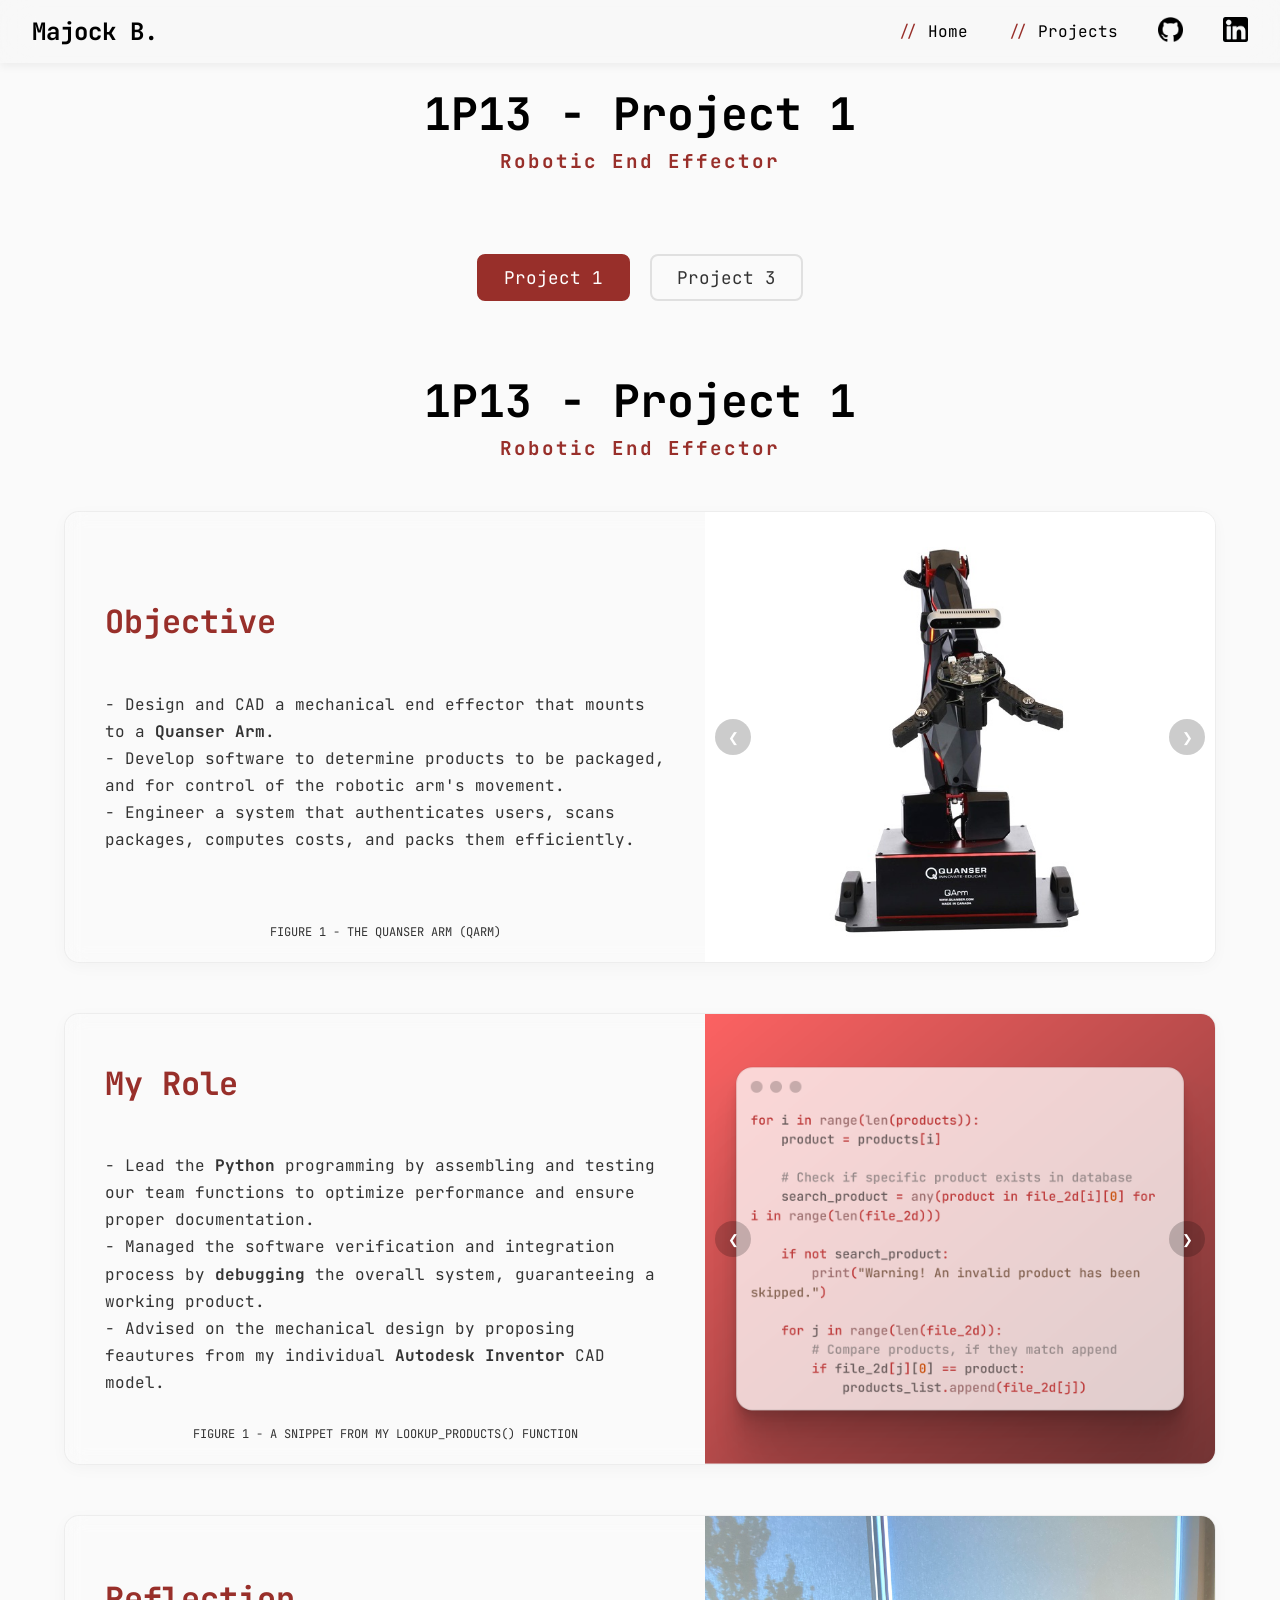
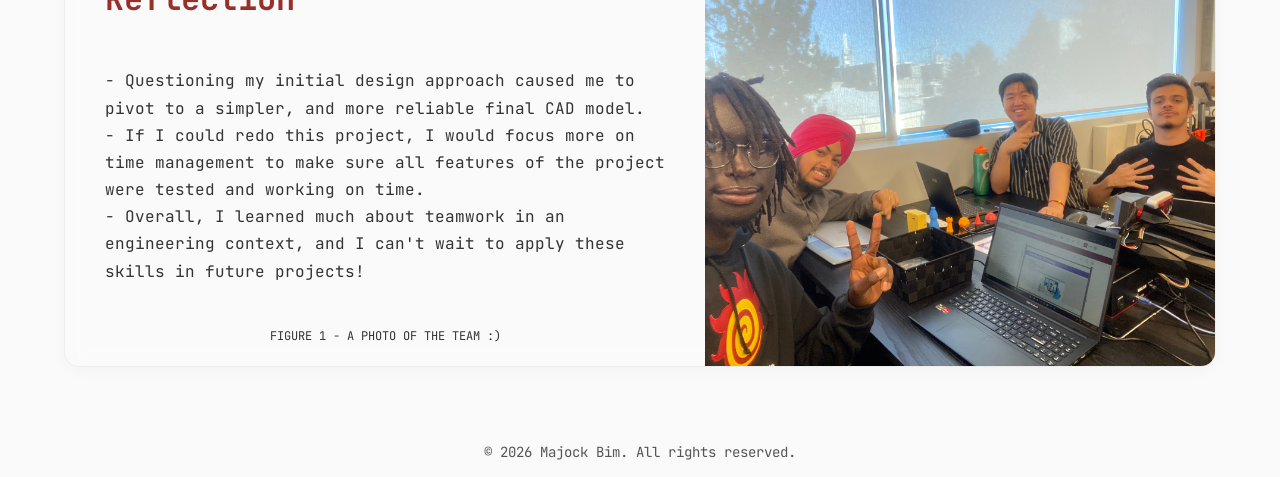
==== commit 8dbe5111: "refactor/add modal to each info box, remove from test box" ====
--- a/1p13/index.html
+++ b/1p13/index.html
@@ -60,7 +60,7 @@
             <h1 class="project-title">1P13 - Project 1</h1>
           </div>
 
-          <div class="info-rectangle">
+        <div class="info-rectangle">
           <div class="info-text">
               <div class="text-content-middle">
                   <h2>Objective</h2>
@@ -69,18 +69,6 @@
                       <br>- Develop software to determine products to be packaged, and for control of the robotic arm's movement.
                       <br>- Engineer a system that authenticates users, scans packages, computes costs, and packs them efficiently.
                   </p>
-                  
-                  <div id="more-objective" style="display: none;">
-                      <h3>Objective - In Depth</h3>
-                      <p>
-                          The end effector needed to securely grasp various payload shapes without dropping them during transit. We utilized rapid prototyping with 3D printing to test different claw geometries. The software stack was built in Python, integrating computer vision to identify boxes on a turntable, calculate their dimensions, and sort them into appropriate bins using inverse kinematics.
-                          <br><br>
-                          (Add as much text as needed here to test the scrolling feature. modal will handle it)
-                      </p>
-                  </div>
-
-                  <button class="read-more-btn" onclick="openModal('more-objective')">Read More</button>
-
               </div>
               <p class="image-caption" id="caption-objective">figure 1 - The Quanser Arm (Qarm)</p>
           </div>
@@ -127,25 +115,106 @@
                   <img id="img-reflection" src="assets/fri-45.jpg" alt="Project Image">
               </div>
           </div>
-      </div> <div id="project3" class="project-section">
+      </div> 
+      
+      <div id="project3" class="project-section">
           <div class="title" style="margin-top: 20px;">
             <h1 class="project-title2">1P13 - Project 3</h1>
           </div>
 
-          <div class="info-rectangle">
-              <div class="info-text2">
-                  <div class="text-content-middle">
-                      <h2>In Depth Reflection</h2>
-                      <p class="txt-size">
-                          With a team of 5 individuals, we were tasked with engineering something for a client named Mark... 
-                          (Text truncated here for brevity, keep your original full text!)
-                      </p>
-                  </div>
-              </div>
-              <div class="info-image-container">
-                  <img id="img-reflection" src="assets/fri-38.jpg" alt="Project Image">
-              </div>
-          </div>
+        <div class="info-rectangle">
+          <div class="info-text">
+              <div class="text-content-middle">
+                  <h2>Objective</h2>
+                  <p>
+                      <br>- Design and CAD a mechanical end effector that mounts to a <b>Quanser Arm</b>.
+                      <br>- Develop software to determine products to be packaged, and for control of the robotic arm's movement.
+                      <br>- Engineer a system that authenticates users, scans packages, computes costs, and packs them efficiently.
+                  </p>
+                  
+                  <div id="more-objective" style="display: none;">
+                      <h3>Objective - In Depth</h3>
+                      <p>
+                          The end effector needed to securely grasp various payload shapes without dropping them during transit. We utilized rapid prototyping with 3D printing to test different claw geometries. The software stack was built in Python, integrating computer vision to identify boxes on a turntable, calculate their dimensions, and sort them into appropriate bins using inverse kinematics.
+                          <br><br>
+                          (Add as much text as needed here to test the scrolling feature. modal will handle it)
+                      </p>
+                  </div>
+
+                  <button class="read-more-btn" onclick="openModal('more-objective')">Read More</button>
+
+              </div>
+              <p class="image-caption" id="caption-objective">figure 1 - The Quanser Arm (Qarm)</p>
+          </div>
+          
+          <div class="info-image-container">
+              <button class="nav-arrow prev" onclick="changeImage('objective', -1)">&#10094;</button>
+              <img id="img-objective" src="assets/qarm.jpg" alt="Project Image">
+              <button class="nav-arrow next" onclick="changeImage('objective', 1)">&#10095;</button>
+          </div>
+      </div>
+
+        <div class="info-rectangle">
+          <div class="info-text">
+              <div class="text-content-middle">
+                  <h2>Role</h2>
+                  <p>
+                      <br>- Design and CAD a mechanical end effector that mounts to a <b>Quanser Arm</b>.
+                      <br>- Develop software to determine products to be packaged, and for control of the robotic arm's movement.
+                      <br>- Engineer a system that authenticates users, scans packages, computes costs, and packs them efficiently.
+                  </p>
+                  
+                  <div id="more-role" style="display: none;">
+                      <h3>Role - In Depth</h3>
+                      <p>
+                          The end effector needed to securely grasp various payload shapes without dropping them during transit. We utilized rapid prototyping with 3D printing to test different claw geometries. The software stack was built in Python, integrating computer vision to identify boxes on a turntable, calculate their dimensions, and sort them into appropriate bins using inverse kinematics.
+                          <br><br>
+                          (Add as much text as needed here to test the scrolling feature. modal will handle it)
+                      </p>
+                  </div>
+
+                  <button class="read-more-btn" onclick="openModal('more-role')">Read More</button>
+
+              </div>
+              <p class="image-caption" id="caption-role">figure 1 - The Quanser Arm (Qarm)</p>
+          </div>
+          
+          <div class="info-image-container">
+              <button class="nav-arrow prev" onclick="changeImage('objective', -1)">&#10094;</button>
+              <img id="img-objective" src="assets/qarm.jpg" alt="Project Image">
+              <button class="nav-arrow next" onclick="changeImage('objective', 1)">&#10095;</button>
+          </div>
+      </div>
+
+        <div class="info-rectangle">
+          <div class="info-text">
+              <div class="text-content-middle">
+                  <h2>Reflection</h2>
+                  <p>
+                      <br>- Design and CAD a mechanical end effector that mounts to a <b>Quanser Arm</b>.
+                      <br>- Develop software to determine products to be packaged, and for control of the robotic arm's movement.
+                      <br>- Engineer a system that authenticates users, scans packages, computes costs, and packs them efficiently.
+                  </p>
+                  
+                  <div id="more-reflection" style="display: none;">
+                      <h3>Reflection - In Depth</h3>
+                      <p>
+                          The end effector needed to securely grasp various payload shapes without dropping them during transit. We utilized rapid prototyping with 3D printing to test different claw geometries. The software stack was built in Python, integrating computer vision to identify boxes on a turntable, calculate their dimensions, and sort them into appropriate bins using inverse kinematics.
+                          <br><br>
+                          (Add as much text as needed here to test the scrolling feature. modal will handle it)
+                      </p>
+                  </div>
+
+                  <button class="read-more-btn" onclick="openModal('more-reflection')">Read More</button>
+
+              </div>
+              <p class="image-caption" id="caption-reflection">figure 1 - An Award Our Team Won! </p>
+          </div>
+          
+          <div class="info-image-container">
+              <img id="img-objective" src="assets/fri-38.jpg" alt="Project Image">
+          </div>
+      </div>
       </div> 
     </main>
 
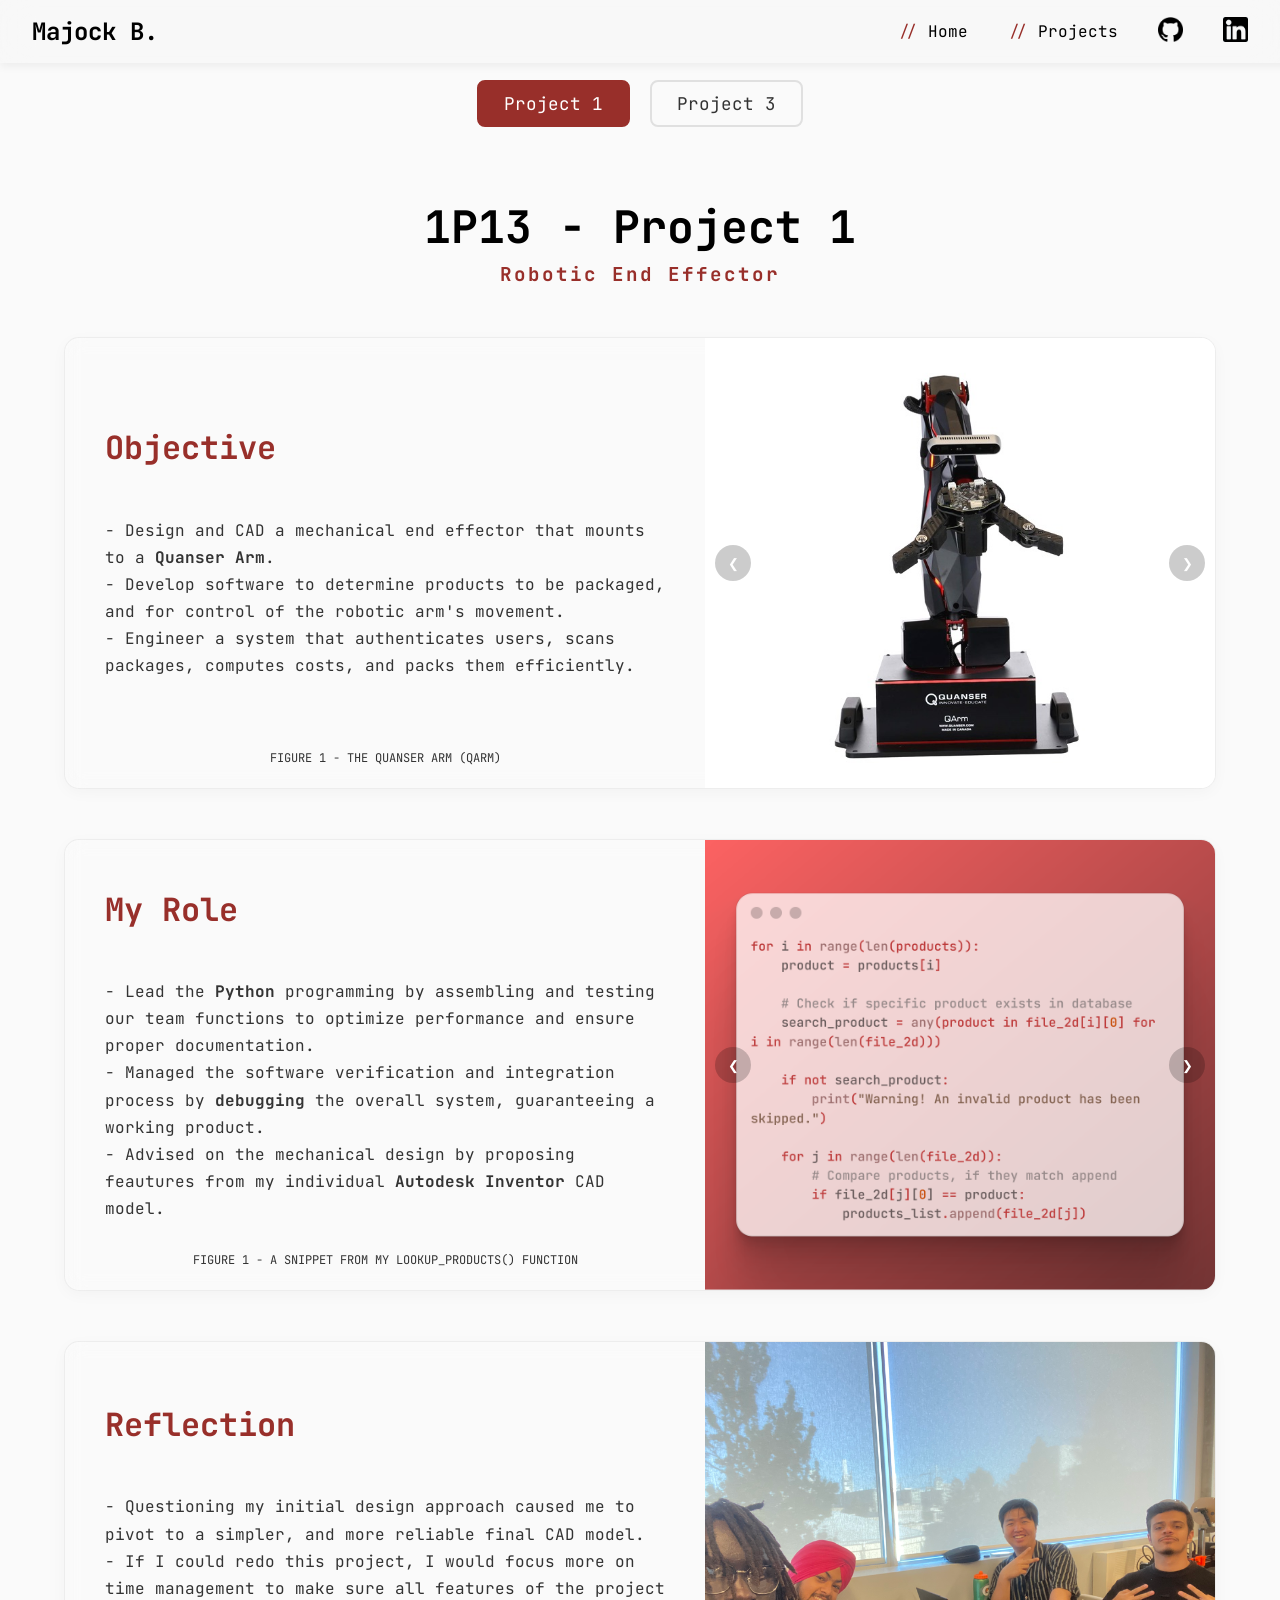
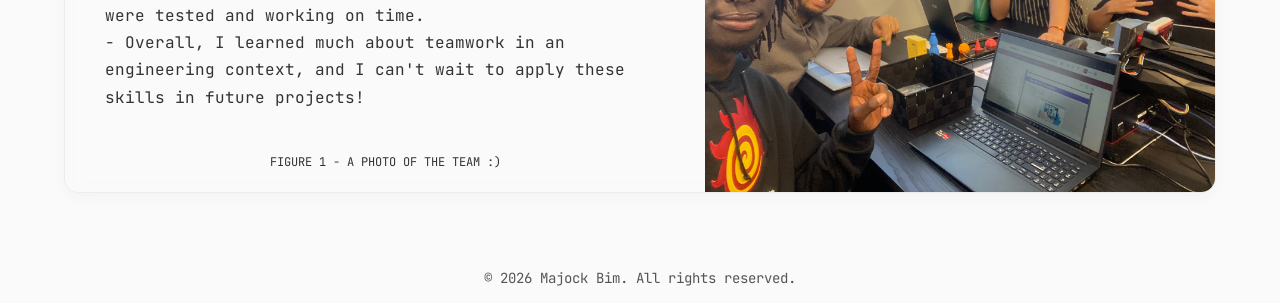
==== commit c78db7c9: "add new assets" ====
--- a/1p13/index.html
+++ b/1p13/index.html
@@ -45,10 +45,6 @@
       </div>
     </div> 
 
-    <div class="title">
-      <h1 class="project-title">1P13 - Project 1</h1>
-    </div>
-
   <main class="content-wrapper">
       <div class="project-tabs">
           <button class="tab-button active" onclick="showProject('project1', this)">Project 1</button>
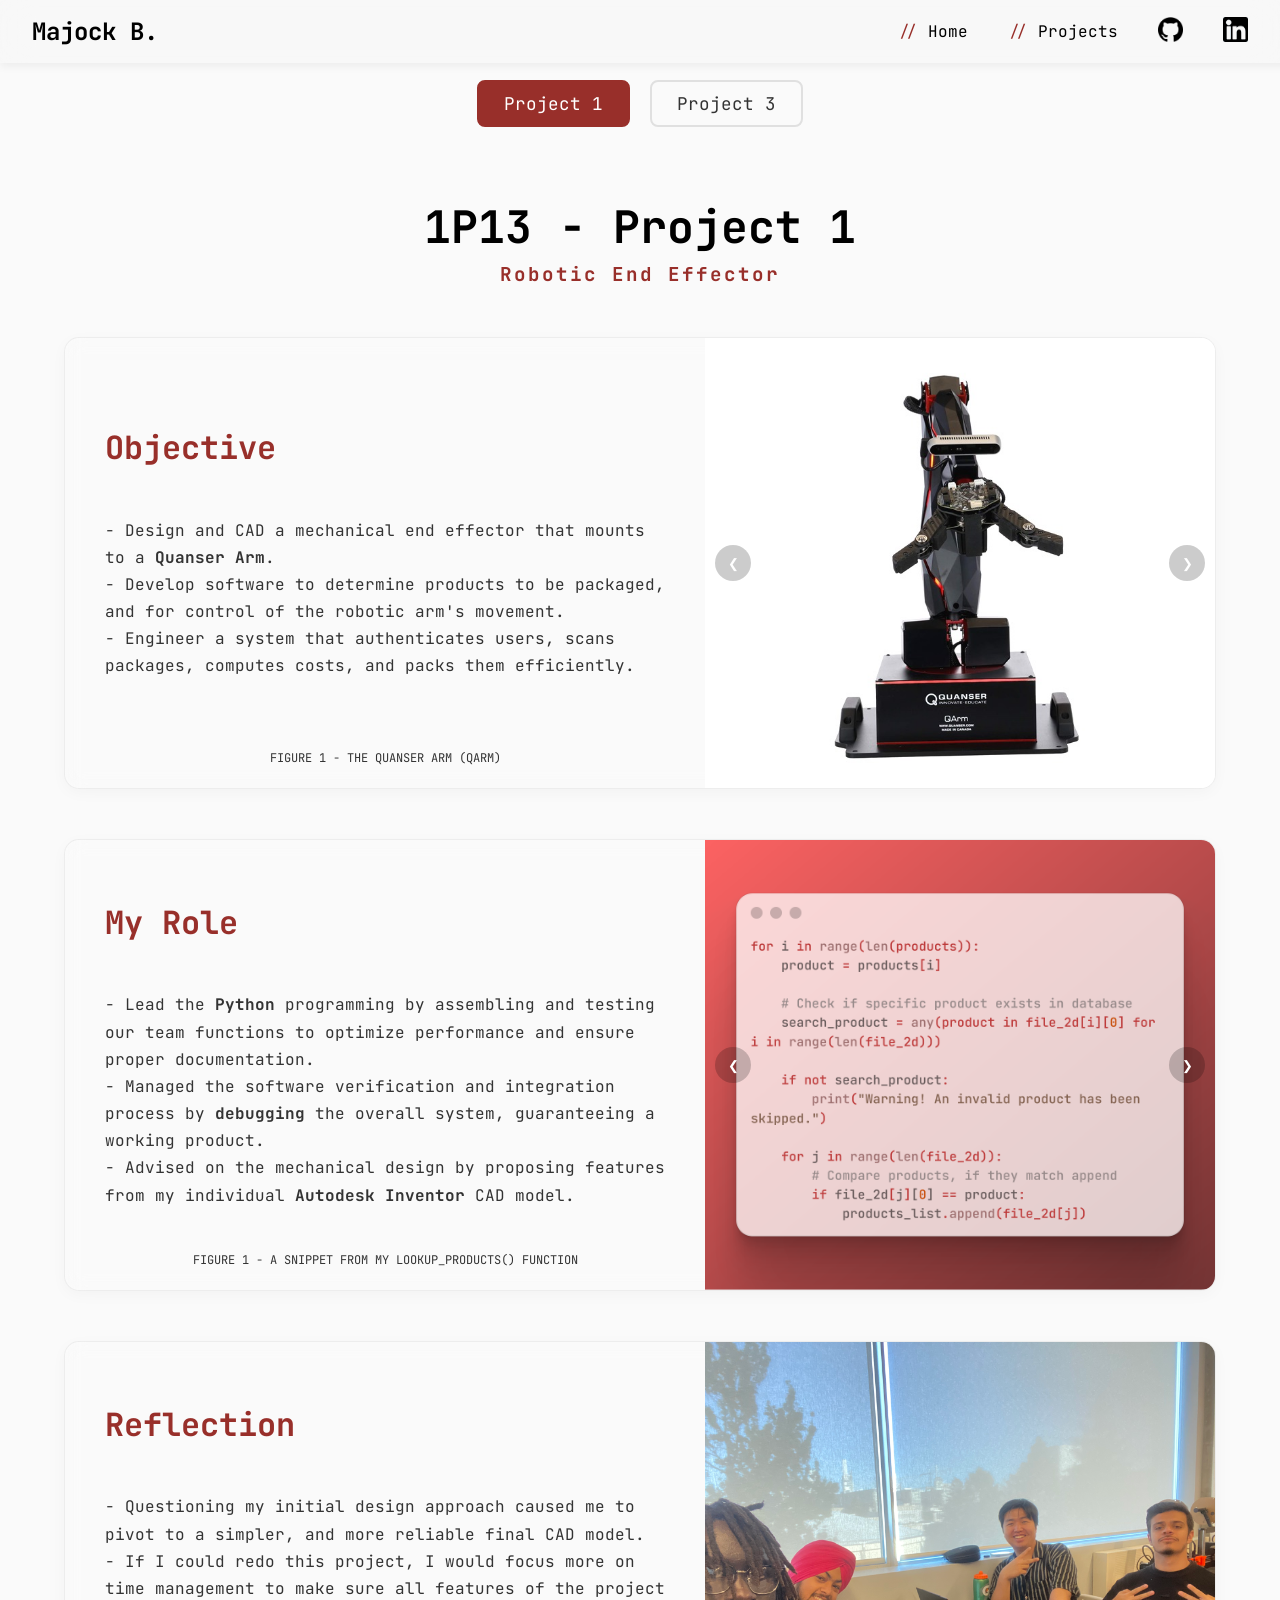
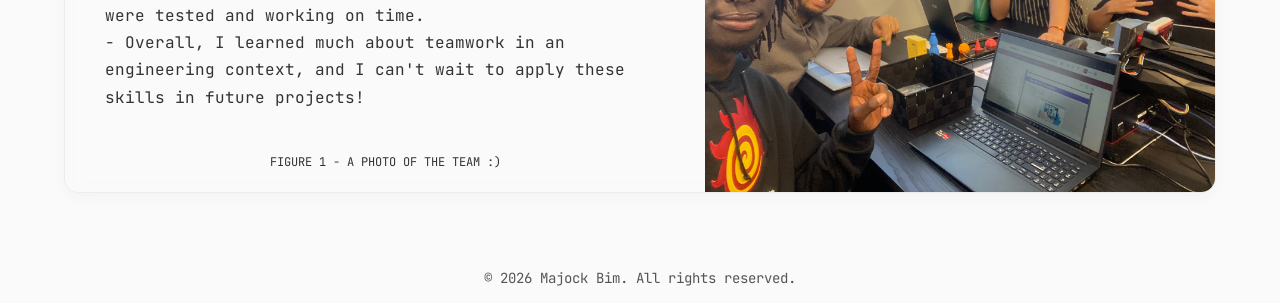
==== commit bcfb8463: "final changes" ====
--- a/1p13/index.html
+++ b/1p13/index.html
@@ -41,8 +41,7 @@
 
         <p class="pcontact"><a href="https://github.com/majockbim" target="_blank"><img src="../assets/git_pre.png" class="icon-image" alt="GitHub"></a></p>
         <p class="pcontact"><a href="https://www.linkedin.com/in/majockbim/" target="_blank"><img src="../assets/linkedin_icon.png" class="icon-image" alt="LinkedIn"></a></p>
-        <div class="temp-fix"></div> <!-- to fix left padding issue - do not remove -->
-      </div>
+        <div class="temp-fix"></div> </div>
     </div> 
 
   <main class="content-wrapper">
@@ -83,7 +82,7 @@
                       <p>
                           <br>- Lead the <b>Python</b> programming by assembling and testing our team functions to optimize performance and ensure proper documentation.
                           <br>- Managed the software verification and integration process by <b>debugging</b> the overall system, guaranteeing a working product.
-                          <br>- Advised on the mechanical design by proposing feautures from my individual <b>Autodesk Inventor</b> CAD model.
+                          <br>- Advised on the mechanical design by proposing features from my individual <b>Autodesk Inventor</b> CAD model.
                       </p>
                   </div>
                   <p class="image-caption" id="caption-role">figure 1 - A snippet from my lookup_products() function</p>
@@ -123,30 +122,29 @@
               <div class="text-content-middle">
                   <h2>Objective</h2>
                   <p>
-                      <br>- Design and CAD a mechanical end effector that mounts to a <b>Quanser Arm</b>.
-                      <br>- Develop software to determine products to be packaged, and for control of the robotic arm's movement.
-                      <br>- Engineer a system that authenticates users, scans packages, computes costs, and packs them efficiently.
+                      <br>- Make something that could be useful to our <b>Client</b>, who suffers from rheumatoid arthritis.
+                      <br>- Take into account certain constraints such as <b>cost</b>, <b>portability</b>, and <b>user-friendliness</b>.
+                      <br>- Design, prototype, and test what you make so that it meets the client's needs and constraints.
                   </p>
                   
                   <div id="more-objective" style="display: none;">
                       <h3>Objective - In Depth</h3>
                       <p>
-                          The end effector needed to securely grasp various payload shapes without dropping them during transit. We utilized rapid prototyping with 3D printing to test different claw geometries. The software stack was built in Python, integrating computer vision to identify boxes on a turntable, calculate their dimensions, and sort them into appropriate bins using inverse kinematics.
-                          <br><br>
-                          (Add as much text as needed here to test the scrolling feature. modal will handle it)
+                          Our client is a wheelchair user who experiences limited hand functionality and reduced joint strength due to rheumatoid arthritis. He relies on his service dog, but struggles with standard dog waste collectors since they require too much grip tension for his hand joints to comfortably operate. My team and I were tasked with engineering a new mechanical scooper that completely bypassed the need for fine finger dexterity.
+                          <br><br>
+                          The initial core objective was to design a system that allowed Mark to operate the scooping claw using broader strength of his whole arm rather than pinching his fingers. After discussing this idea with my team, we decided the best thing to do was purchase a pole rather than designing one from scratch, since it would save us a lot of time and allow us to focus on the actual scooping mechanism. We needed to balance all of these requirements while staying within a strict $100 budget constraint.
+                          <br><br>
                       </p>
                   </div>
 
                   <button class="read-more-btn" onclick="openModal('more-objective')">Read More</button>
 
               </div>
-              <p class="image-caption" id="caption-objective">figure 1 - The Quanser Arm (Qarm)</p>
-          </div>
-          
-          <div class="info-image-container">
-              <button class="nav-arrow prev" onclick="changeImage('objective', -1)">&#10094;</button>
-              <img id="img-objective" src="assets/qarm.jpg" alt="Project Image">
-              <button class="nav-arrow next" onclick="changeImage('objective', 1)">&#10095;</button>
+              <p class="image-caption" id="caption-objective">figure 1 - our client</p>
+          </div>
+          
+          <div class="info-image-container">
+              <img id="img-objective" src="assets/client.png" alt="Project Image">
           </div>
       </div>
 
@@ -155,30 +153,34 @@
               <div class="text-content-middle">
                   <h2>Role</h2>
                   <p>
-                      <br>- Design and CAD a mechanical end effector that mounts to a <b>Quanser Arm</b>.
-                      <br>- Develop software to determine products to be packaged, and for control of the robotic arm's movement.
-                      <br>- Engineer a system that authenticates users, scans packages, computes costs, and packs them efficiently.
+                      <br>- I was tasked with <b>researching</b> the best materials for the task, and I found PLA to be the best!
+                      <br>- I conducted <b>tests</b> on our final prototype, to ensure it was functioning properly.
+                      <br>- I contributed to the final design by suggesting features such as a telescoping pole, and bag clip.
                   </p>
                   
                   <div id="more-role" style="display: none;">
                       <h3>Role - In Depth</h3>
                       <p>
-                          The end effector needed to securely grasp various payload shapes without dropping them during transit. We utilized rapid prototyping with 3D printing to test different claw geometries. The software stack was built in Python, integrating computer vision to identify boxes on a turntable, calculate their dimensions, and sort them into appropriate bins using inverse kinematics.
-                          <br><br>
-                          (Add as much text as needed here to test the scrolling feature. modal will handle it)
+                          I led the material research and analytical prototyping for this project. Initially, I looked at materials like Carbon Fiber and Aluminum 6061 for their strength to weight ratios and natural vibration dampening. However, to keep the project cost effective and accessible, I determined that standard PLA was the best for our project since it provides the necessary durability and lightweight properties while remaining under our budget constraint.
+                          <br><br>
+                          Moving to Autodesk Inventor, I focused on designing the physical mechanism. I wanted to eliminate the standard trigger entirely. Instead, I modeled a sliding handle mechanism; the client could simply pull his whole arm backward along a sliding bar to close the scooper, drastically reducing the tensile force required. As I mentioned in <b>objectives</b>, we did not move forward with this since we bought a telescoping pole to save time.
+                          <br><br>
+                          During the conceptual phase, I explored a telescoping stick to solve the portability constraint. But visualizing how it would fit into my original prototype held me back from pursuing the idea. I scrapped designing a telescoping pole, and made a foldable design instead. This pivot was a success, maintaining a low storage volume while ensuring the internal string mechanism operated smoothly.
+                          <br><br>
+                          This challenge reshaped my perspective on engineering design. I learned that isolating features during brainstorming, like focusing purely on portability without considering how the mechanical actuation would function alongside it, can lead you down the wrong path. Moving forward in my career, I will prioritize simulating the physical system of my idea before actually shipping it into production, ensuring time and budget are spent on viable physical solutions rather than failed concepts. 
                       </p>
                   </div>
 
                   <button class="read-more-btn" onclick="openModal('more-role')">Read More</button>
 
               </div>
-              <p class="image-caption" id="caption-role">figure 1 - The Quanser Arm (Qarm)</p>
-          </div>
-          
-          <div class="info-image-container">
-              <button class="nav-arrow prev" onclick="changeImage('objective', -1)">&#10094;</button>
-              <img id="img-objective" src="assets/qarm.jpg" alt="Project Image">
-              <button class="nav-arrow next" onclick="changeImage('objective', 1)">&#10095;</button>
+              <p class="image-caption" id="caption-role3">figure 1 - Our final CAD prototype</p>
+          </div>
+          
+          <div class="info-image-container">
+              <button class="nav-arrow prev" onclick="changeImage('role3', -1)">&#10094;</button>
+              <img id="img-role3" src="assets/FinalScoop.png" alt="Project Image">
+              <button class="nav-arrow next" onclick="changeImage('role3', 1)">&#10095;</button>
           </div>
       </div>
 
@@ -187,17 +189,15 @@
               <div class="text-content-middle">
                   <h2>Reflection</h2>
                   <p>
-                      <br>- Design and CAD a mechanical end effector that mounts to a <b>Quanser Arm</b>.
-                      <br>- Develop software to determine products to be packaged, and for control of the robotic arm's movement.
-                      <br>- Engineer a system that authenticates users, scans packages, computes costs, and packs them efficiently.
+                      <br>- I learned that early iteration is key to a successful project, since it allows for flexibility with time.
+                      <br>- Communication is something we prioritized as a team, and it led to flawless integration since we were all on the same page.
+                      <br>- If I could redo this project, I would make sure to attack challenges as soon as they come up, since it saves a lot of time in the future.
                   </p>
                   
                   <div id="more-reflection" style="display: none;">
                       <h3>Reflection - In Depth</h3>
                       <p>
-                          The end effector needed to securely grasp various payload shapes without dropping them during transit. We utilized rapid prototyping with 3D printing to test different claw geometries. The software stack was built in Python, integrating computer vision to identify boxes on a turntable, calculate their dimensions, and sort them into appropriate bins using inverse kinematics.
-                          <br><br>
-                          (Add as much text as needed here to test the scrolling feature. modal will handle it)
+                        With a team of 5 individuals, we were tasked with engineering something for a client named Mark. As a team, we discussed our thoughts on the information provided on Mark, and decided on designing a dog poop scooper to help him with his struggles in picking up after his dog. The first thing we prioritized was thorough research. With the given information, such as the fact that he struggles to grip his current scooper due to the low amount of tension, we wanted to find the best materials for the challenge. I was tasked with researching materials and found that using standard PLA, which is a renewable thermoplastic used for 3D printing, would be best for the end of the scooper. PLA is lightweight and extremely customizable, which are important properties for our project. We went over our research as a team, and then started working on the physical product. We went through around 3 CAD based prototypes in total, and the design improved with each prototype. One challenge we faced through iteration was deciding how we would go about deciding on the pole for our mechanism. We spent a lot of time speaking about it as a team, and decided the best thing to do was buy a durable telescoping pole online, that way we could spend more time on the actual end of our mechanism. The outcome of communicating and testing early was having a lot more time to finalize our project in the future. By overcoming the obstacle of pole selection early on, we had plenty of time to attack other challenges of the project. Honestly, if we had done anything different such as delaying our decision making I think we wouldn’t have as much time to actually test the functionality of our mechanism, since we would be so caught up with deciding on how to approach the pole. From this experience, I learned that communicating effectively as a team leads to things getting done much faster. This is extremely valuable since good time management is an important skill to have as an engineer. In my future endeavors, I plan on prioritizing communication with the team, early iteration, and thorough research to save time in the future. 
                       </p>
                   </div>
 
@@ -208,7 +208,7 @@
           </div>
           
           <div class="info-image-container">
-              <img id="img-objective" src="assets/fri-38.jpg" alt="Project Image">
+              <img id="img-reflection3" src="assets/fri-38.jpg" alt="Project Image">
           </div>
       </div>
       </div> 
